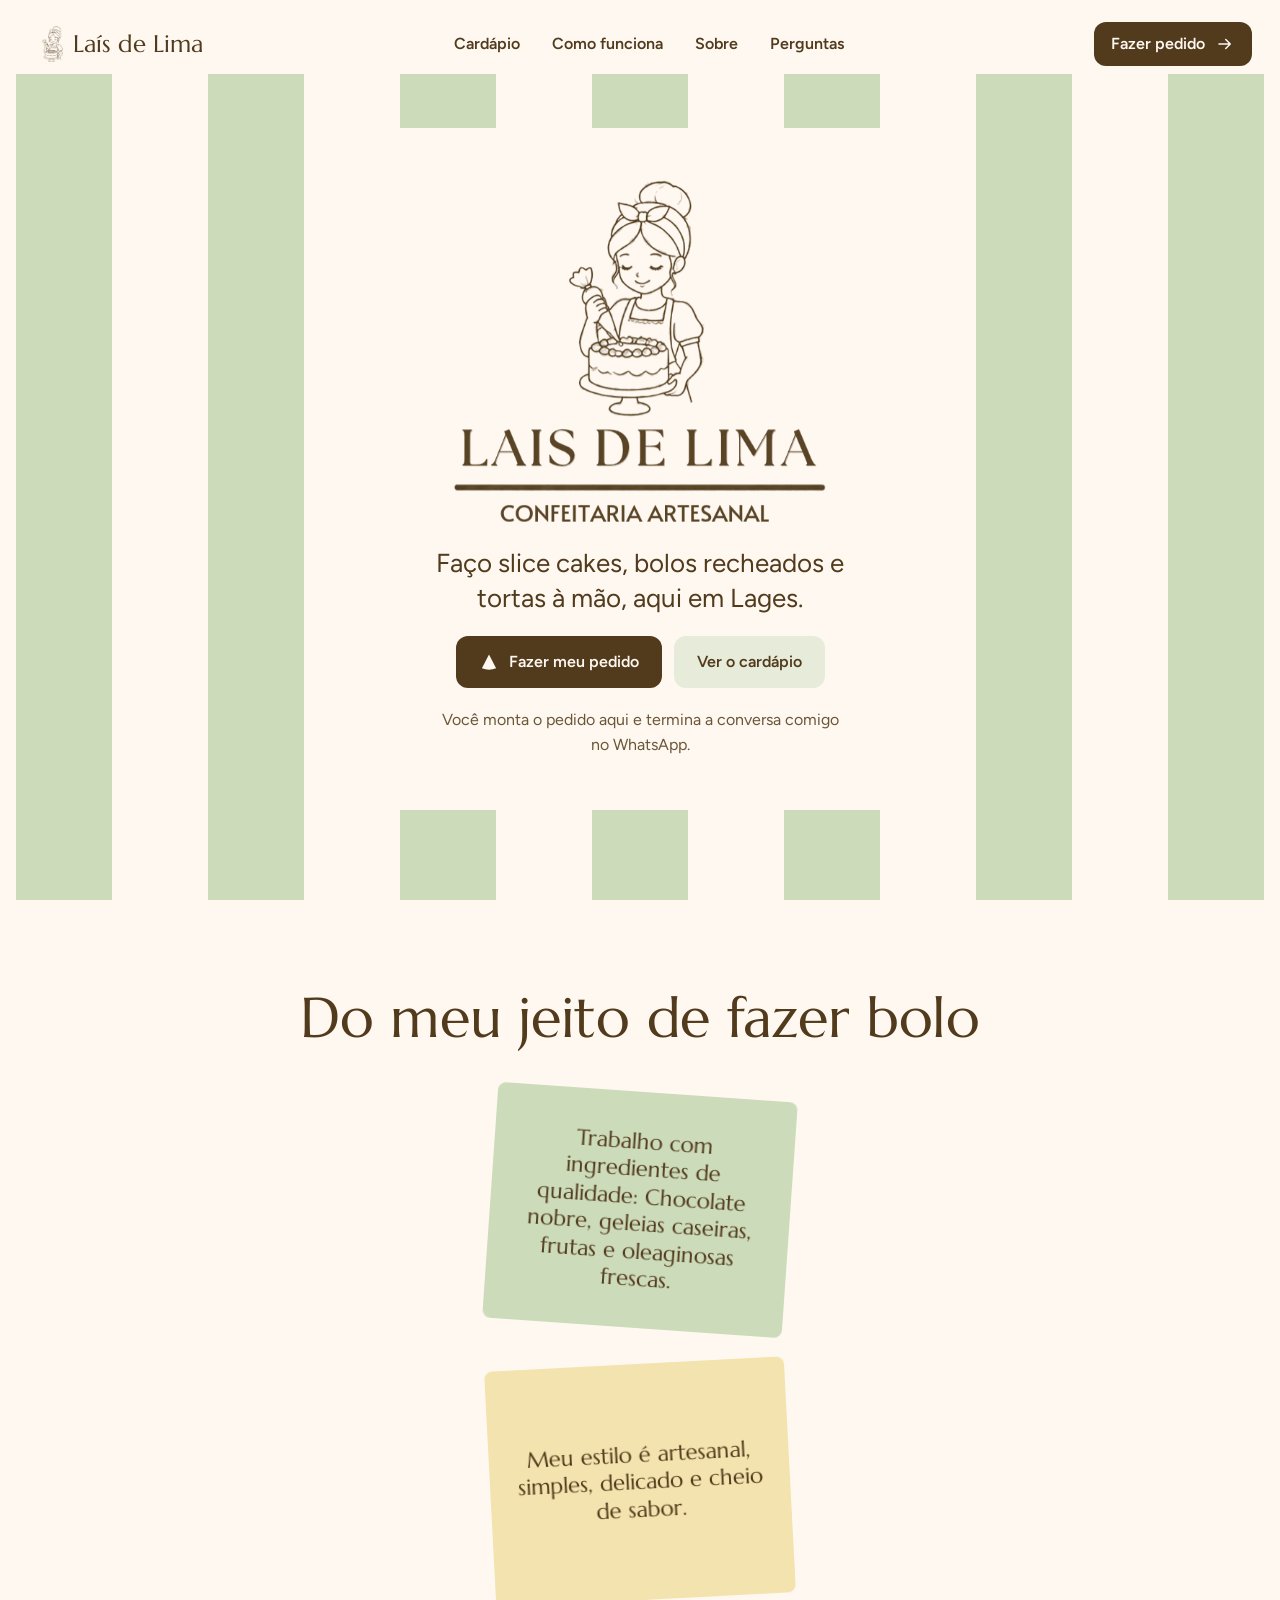
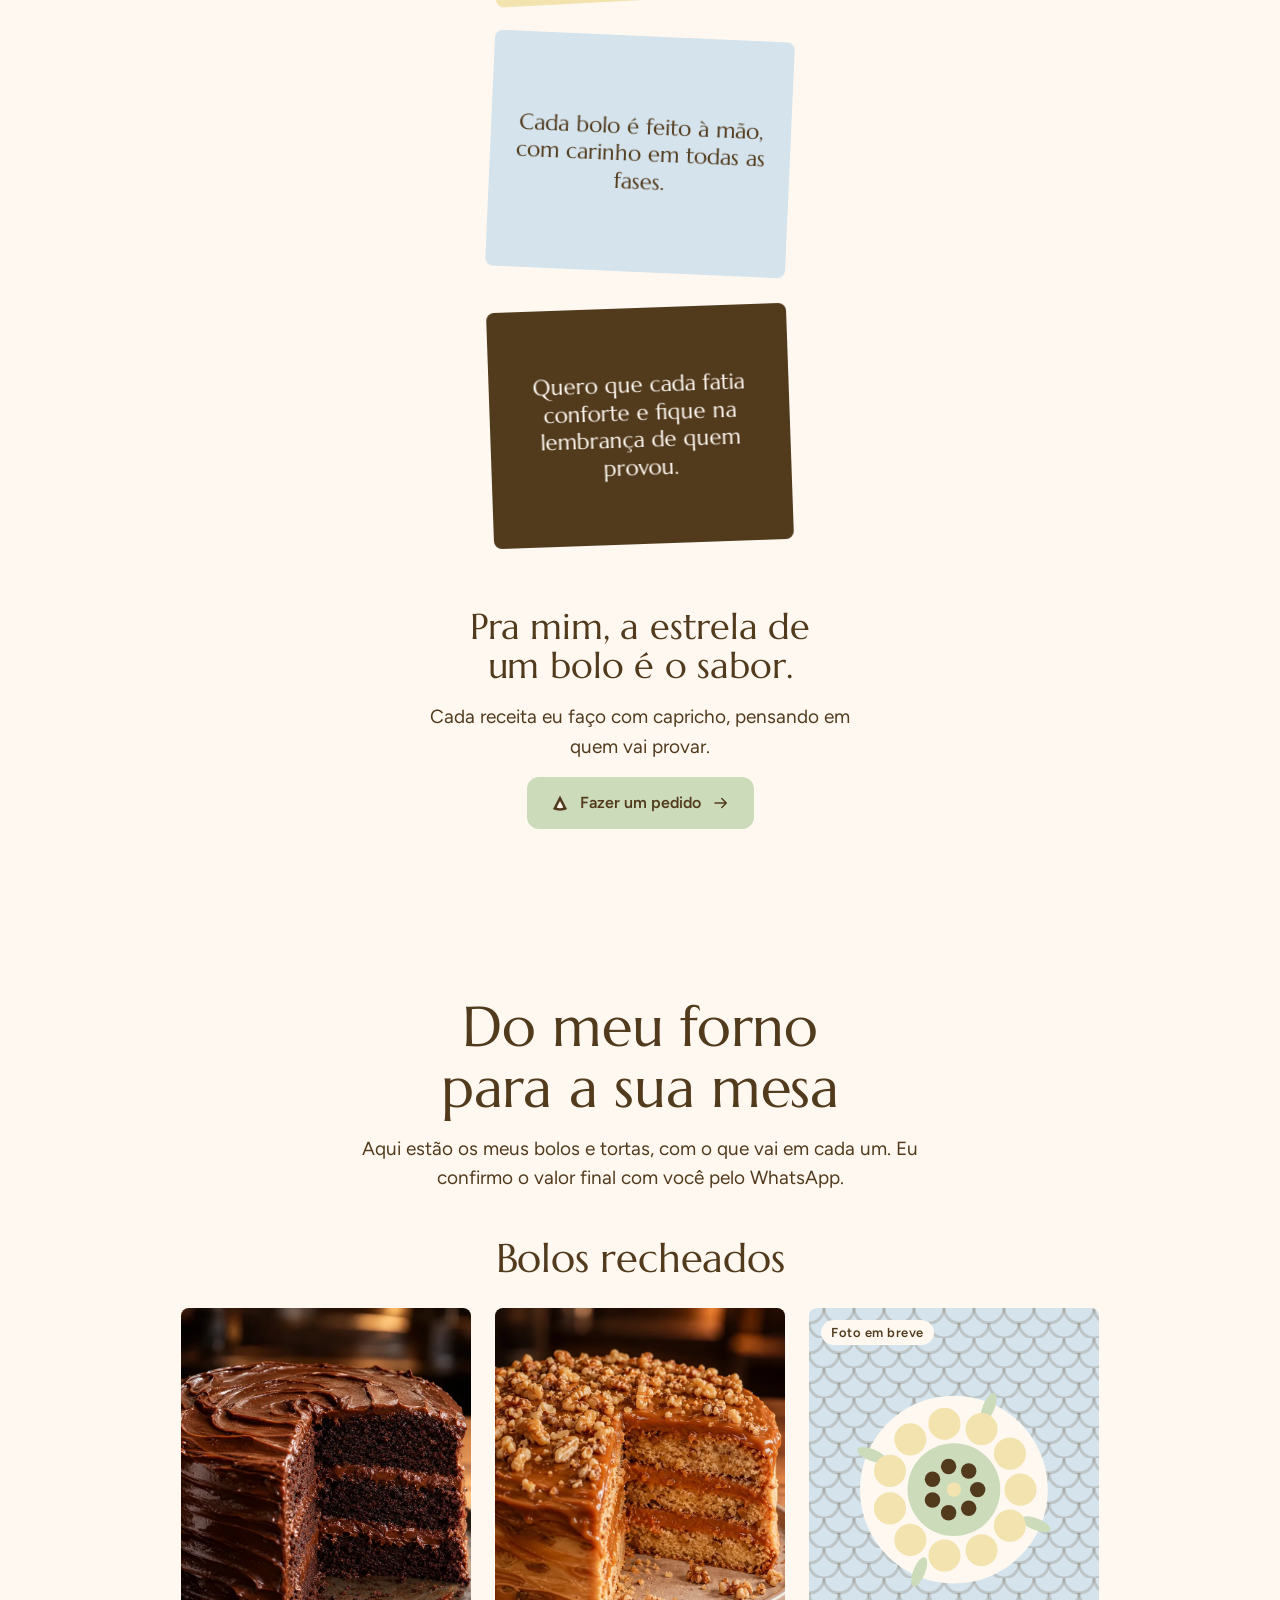
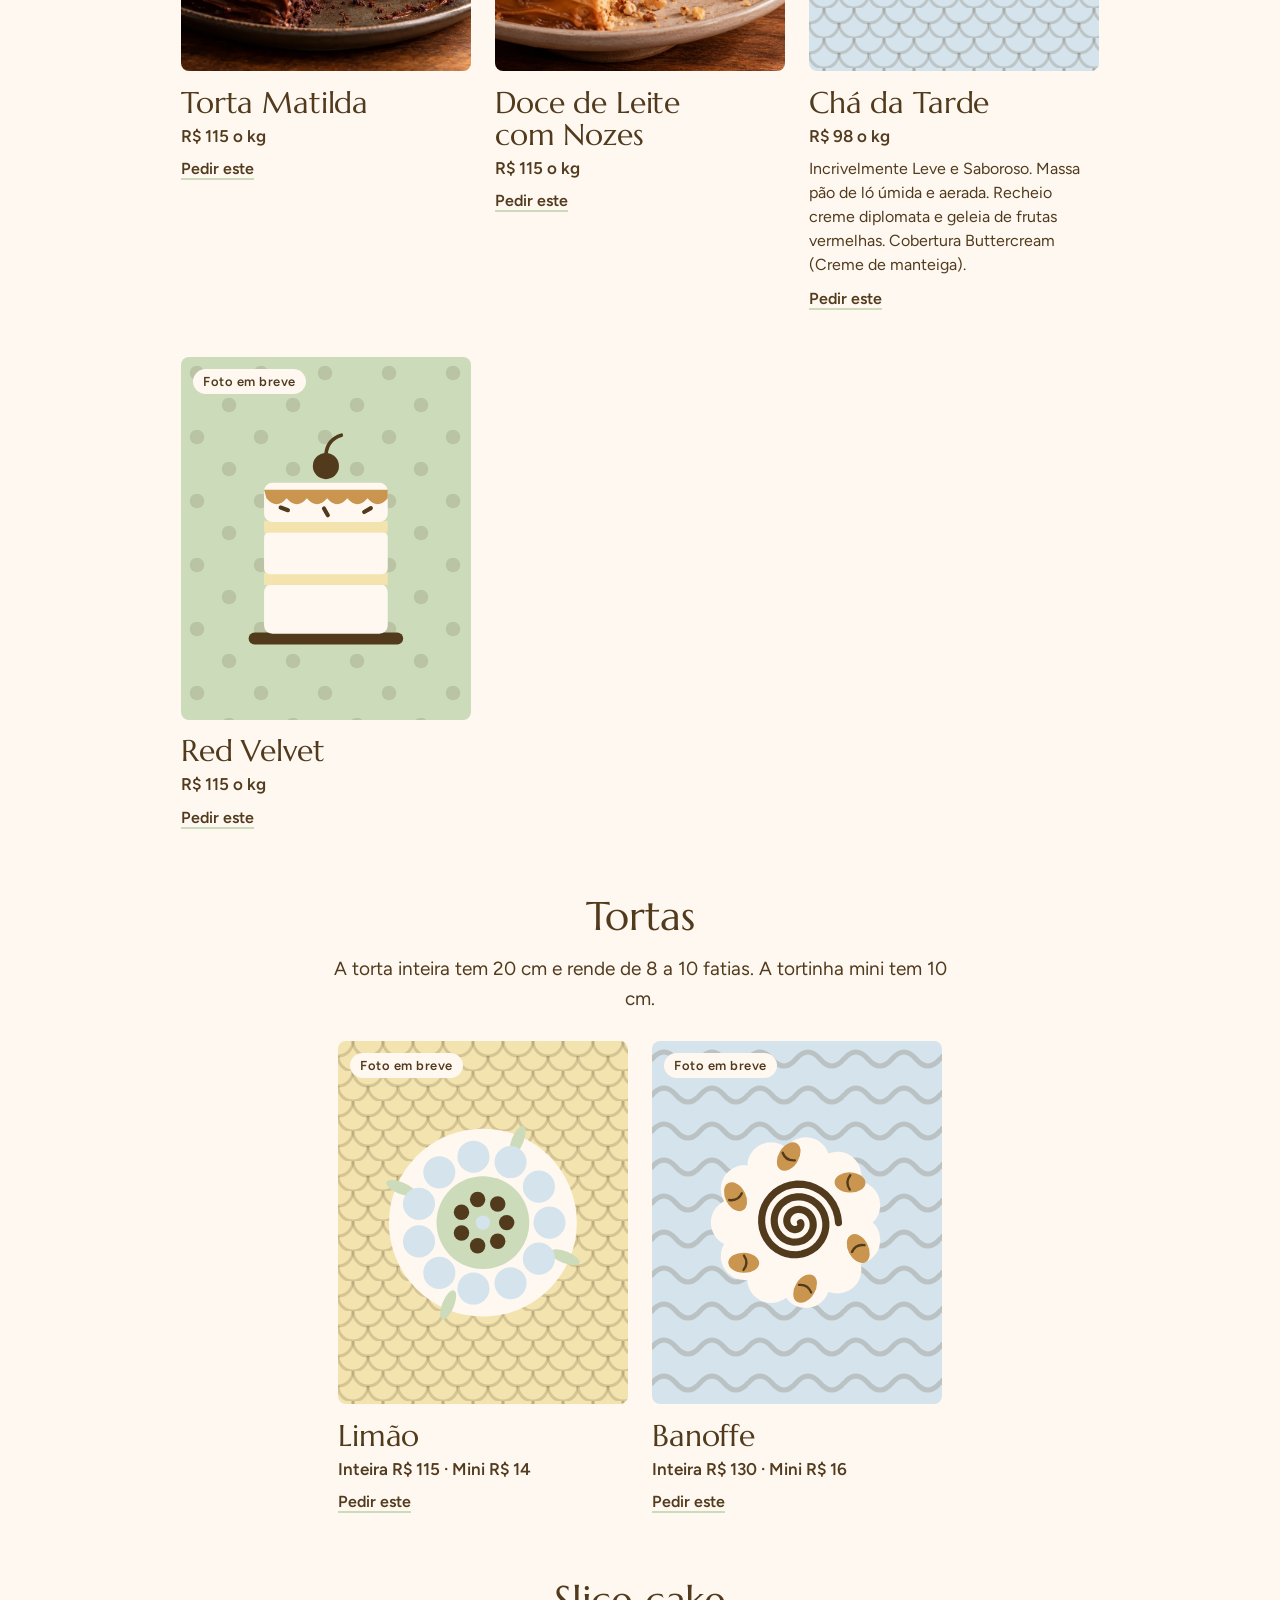
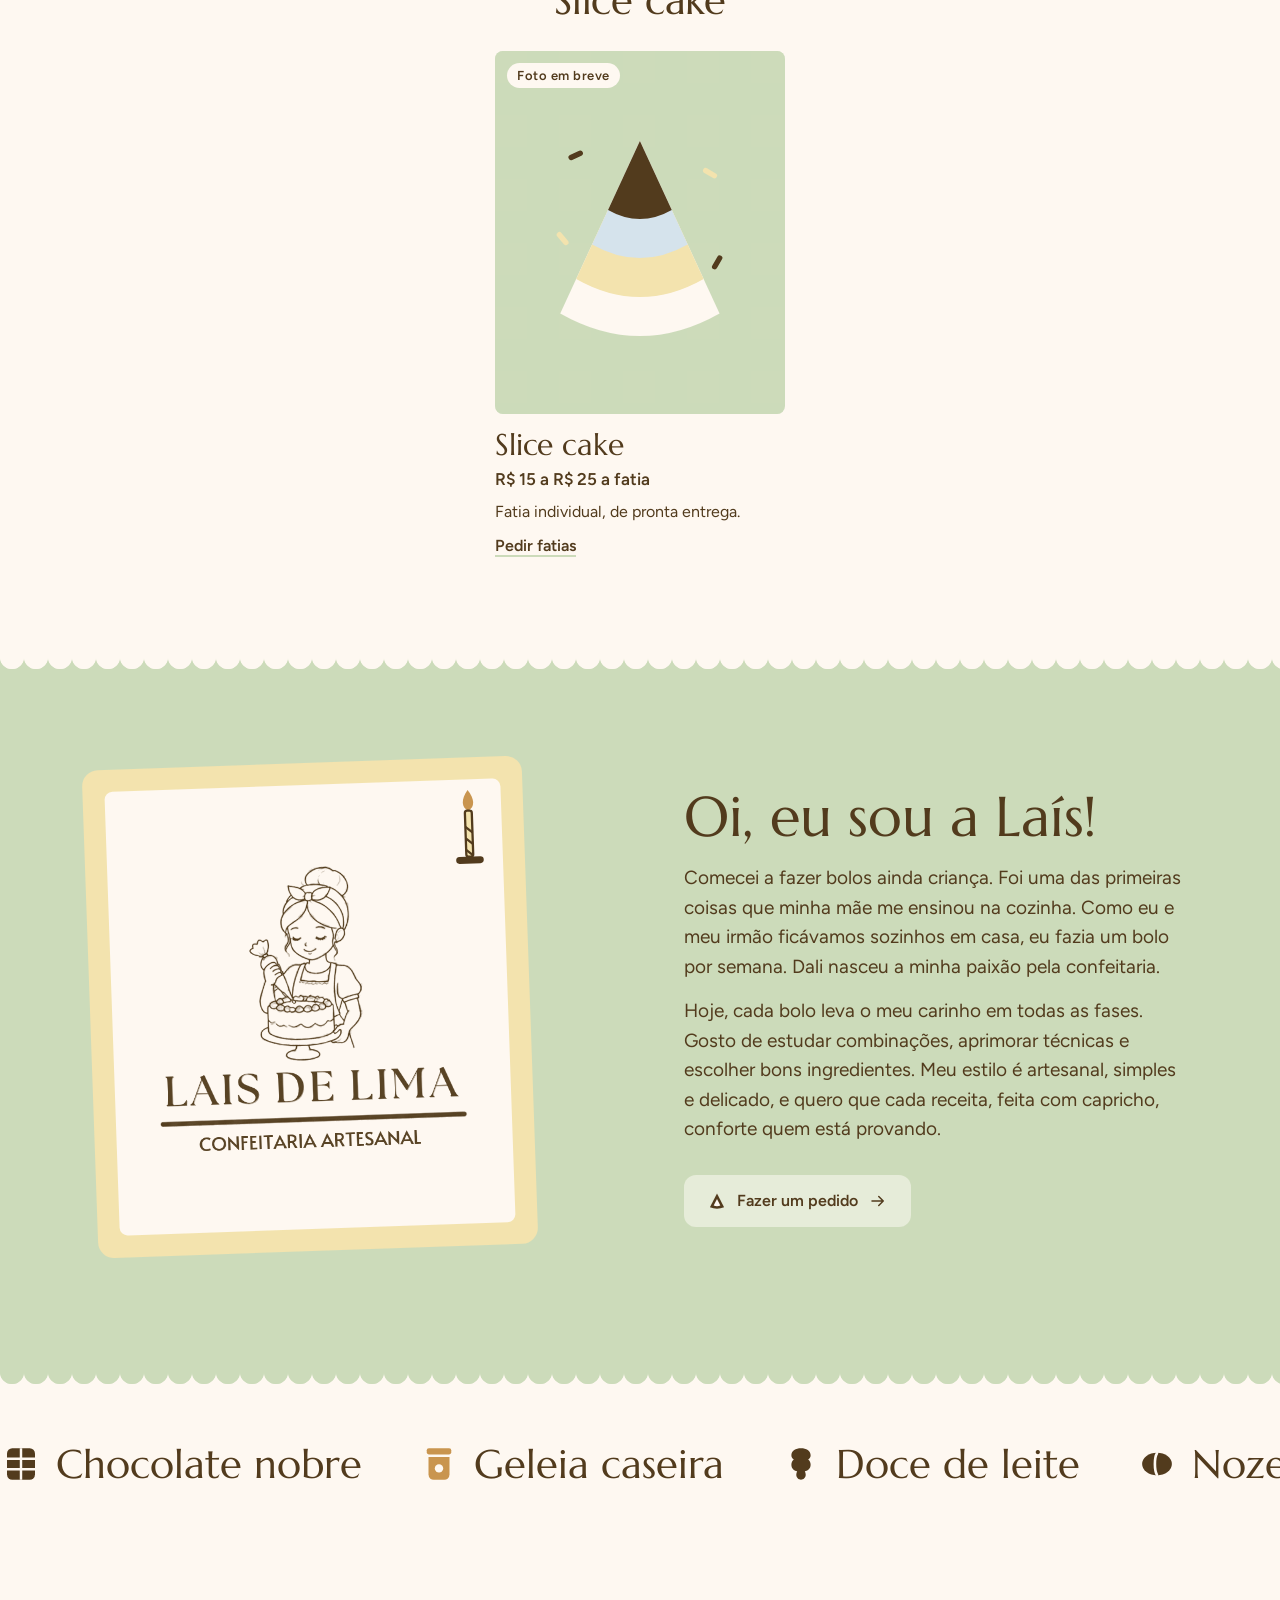
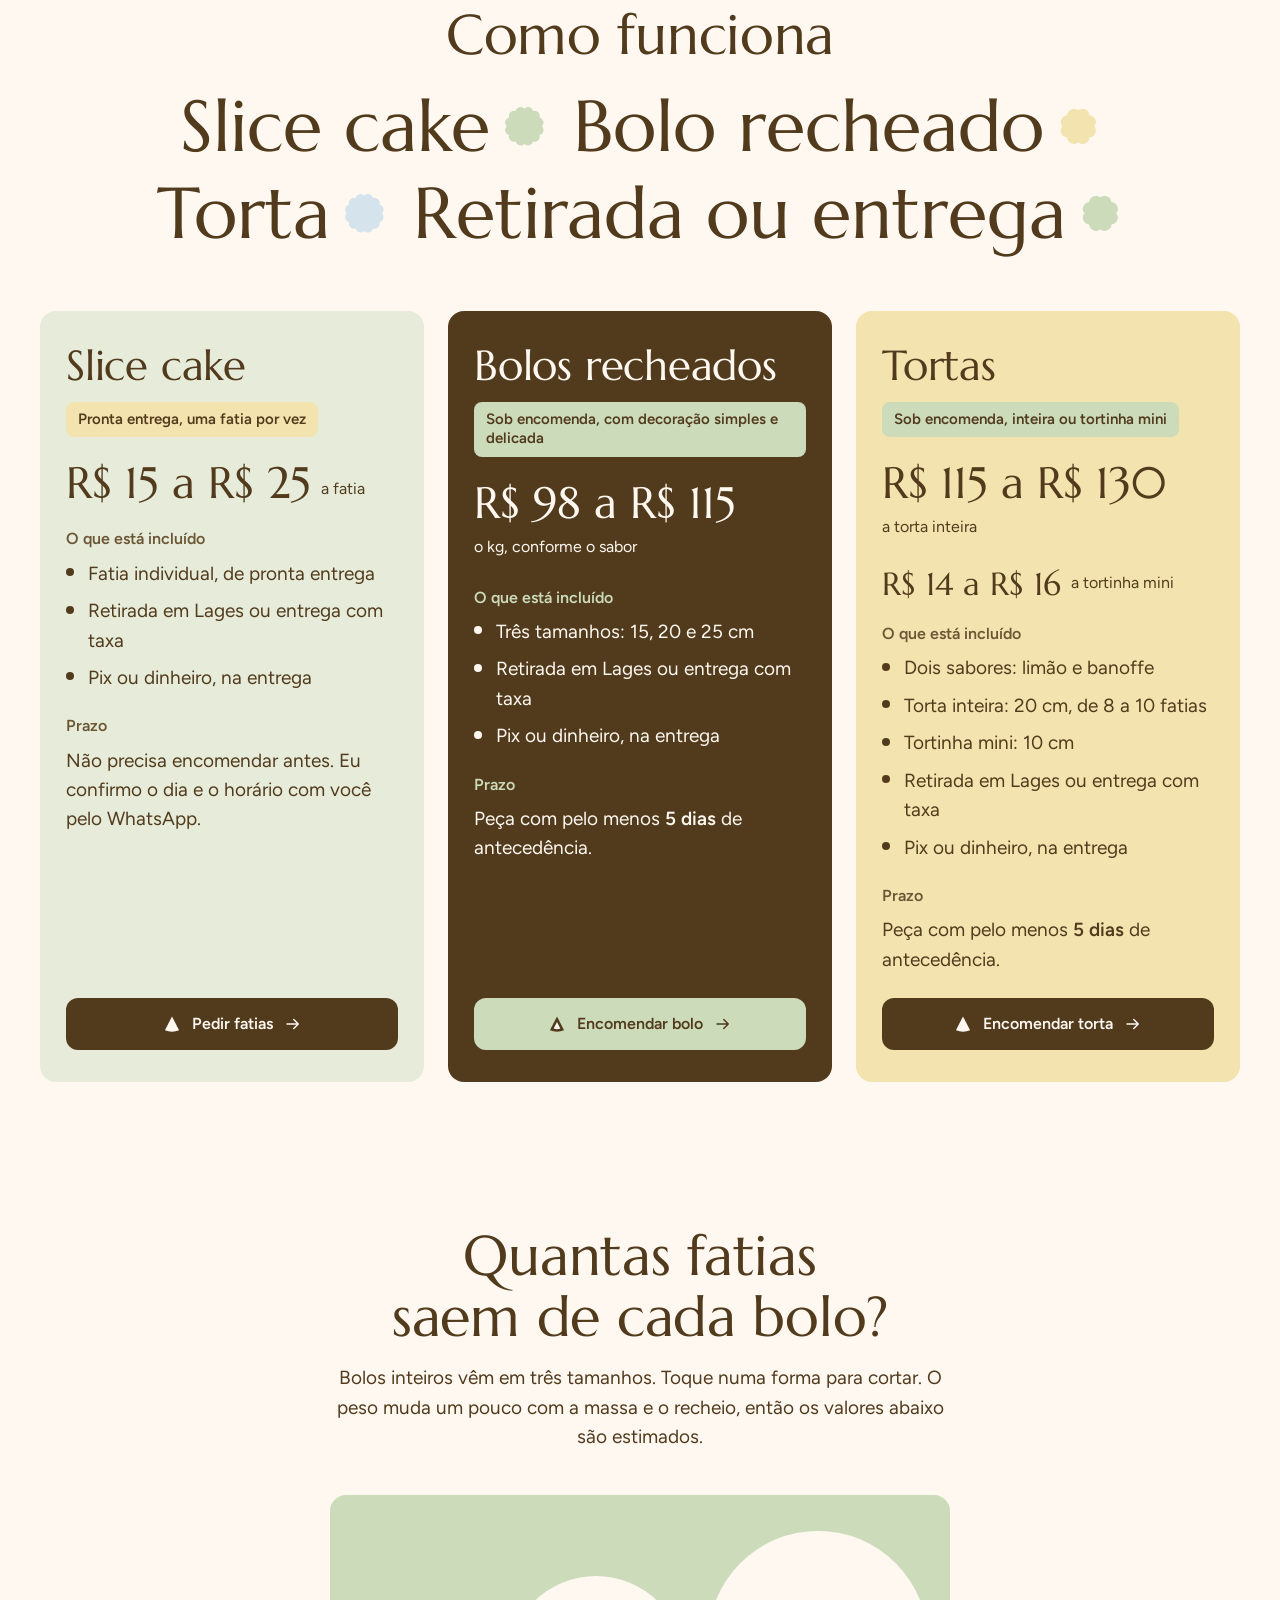
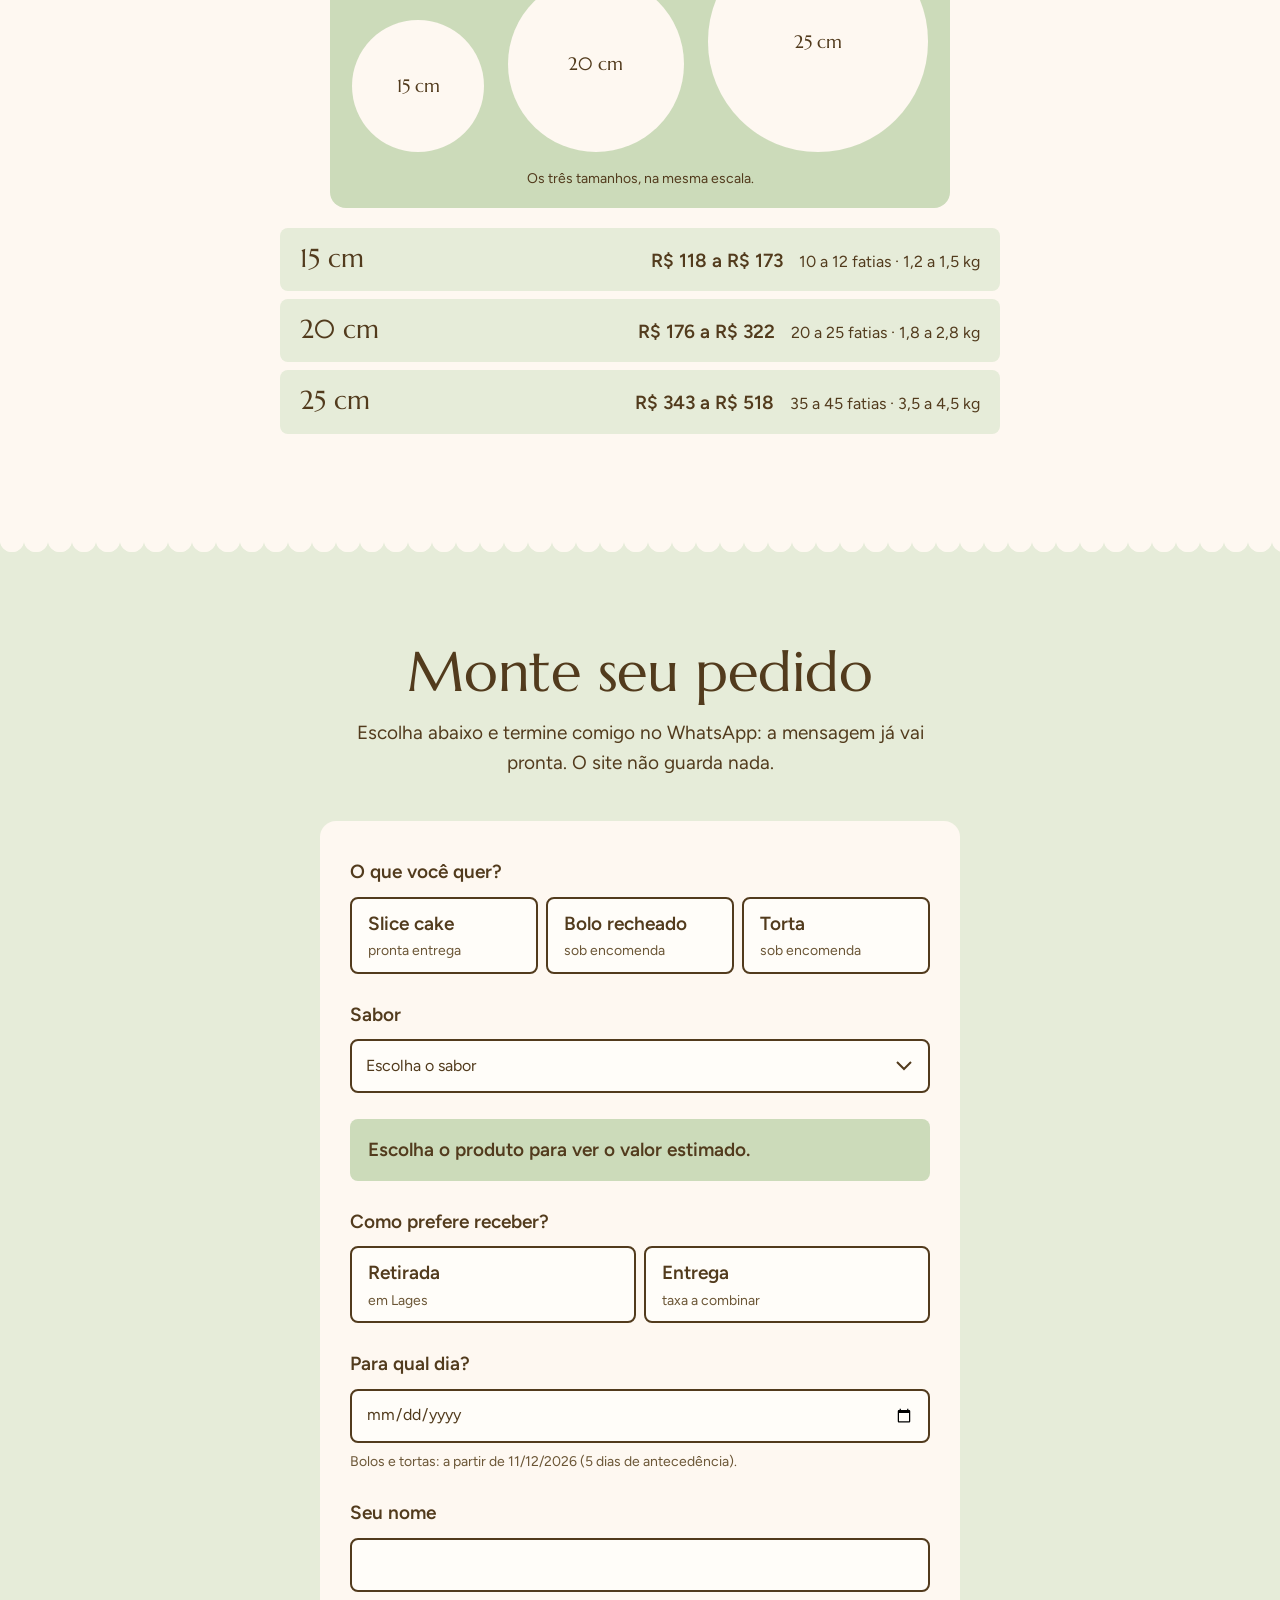
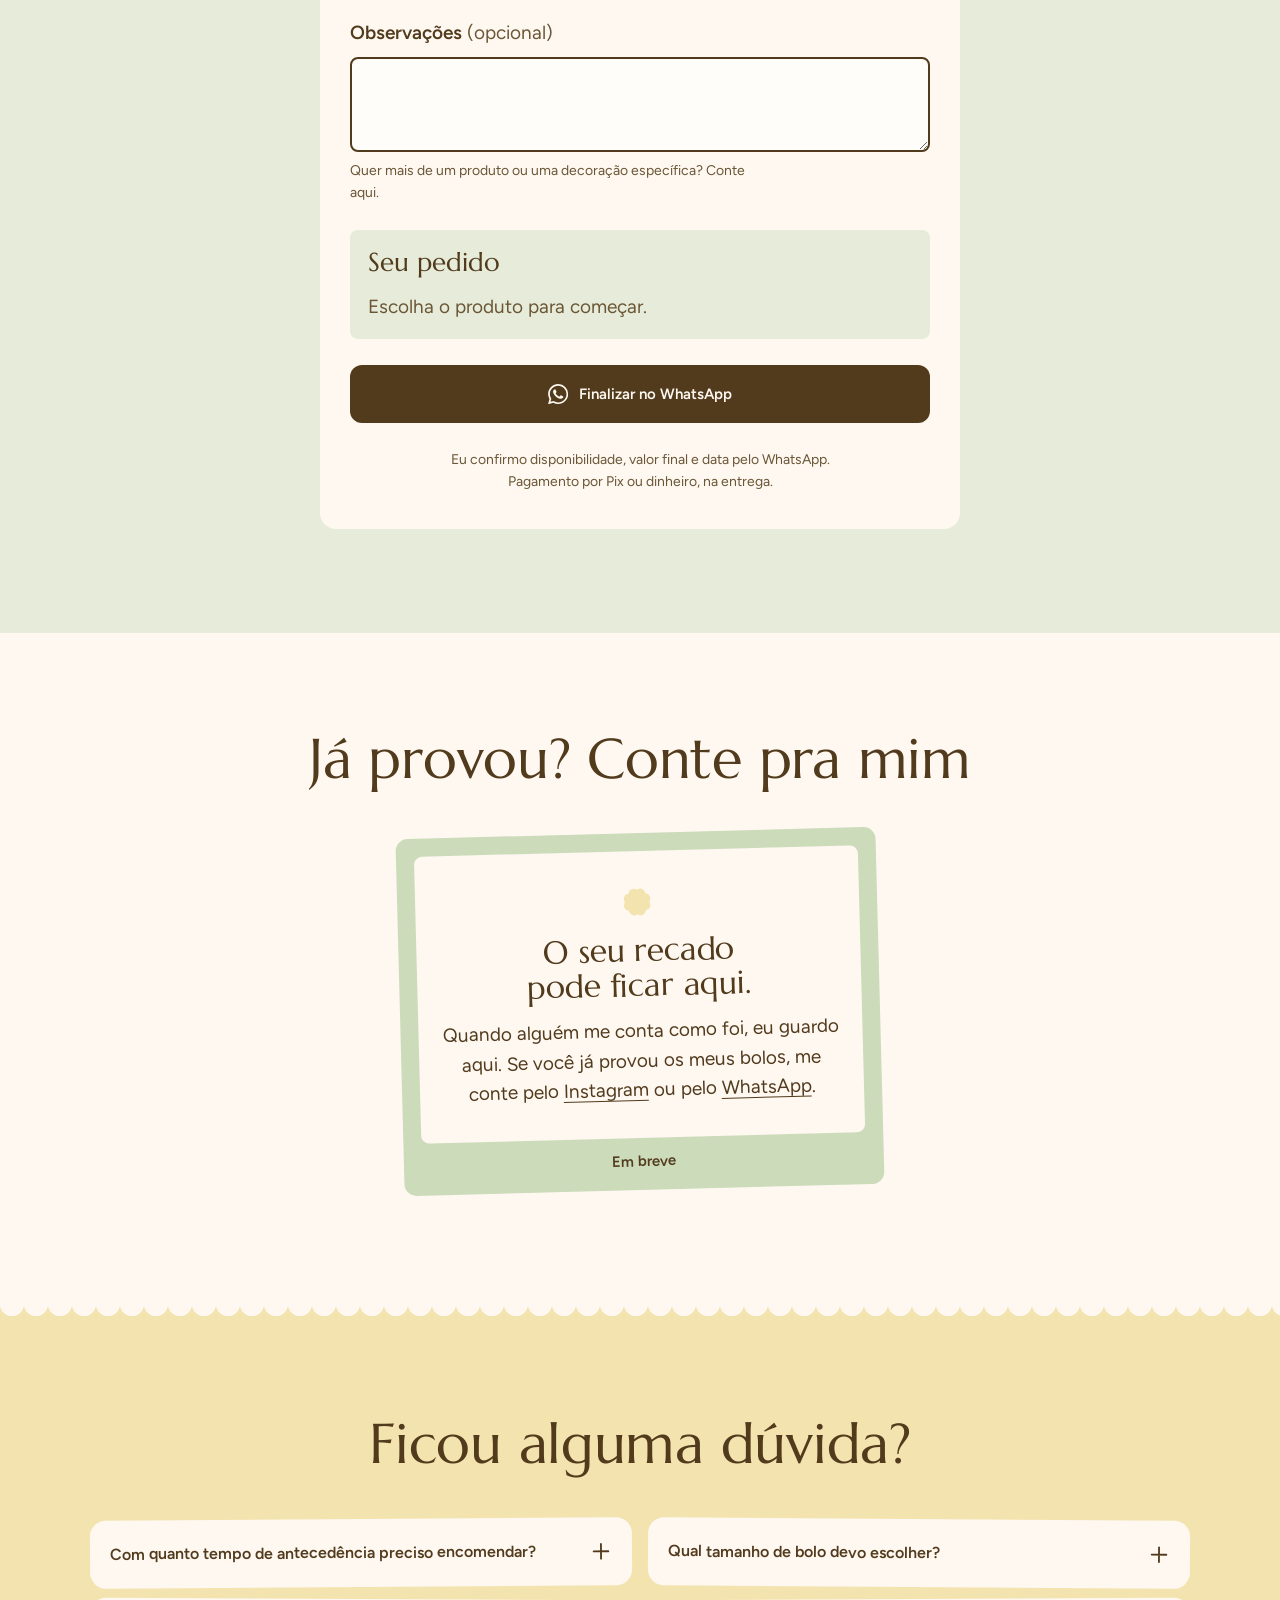
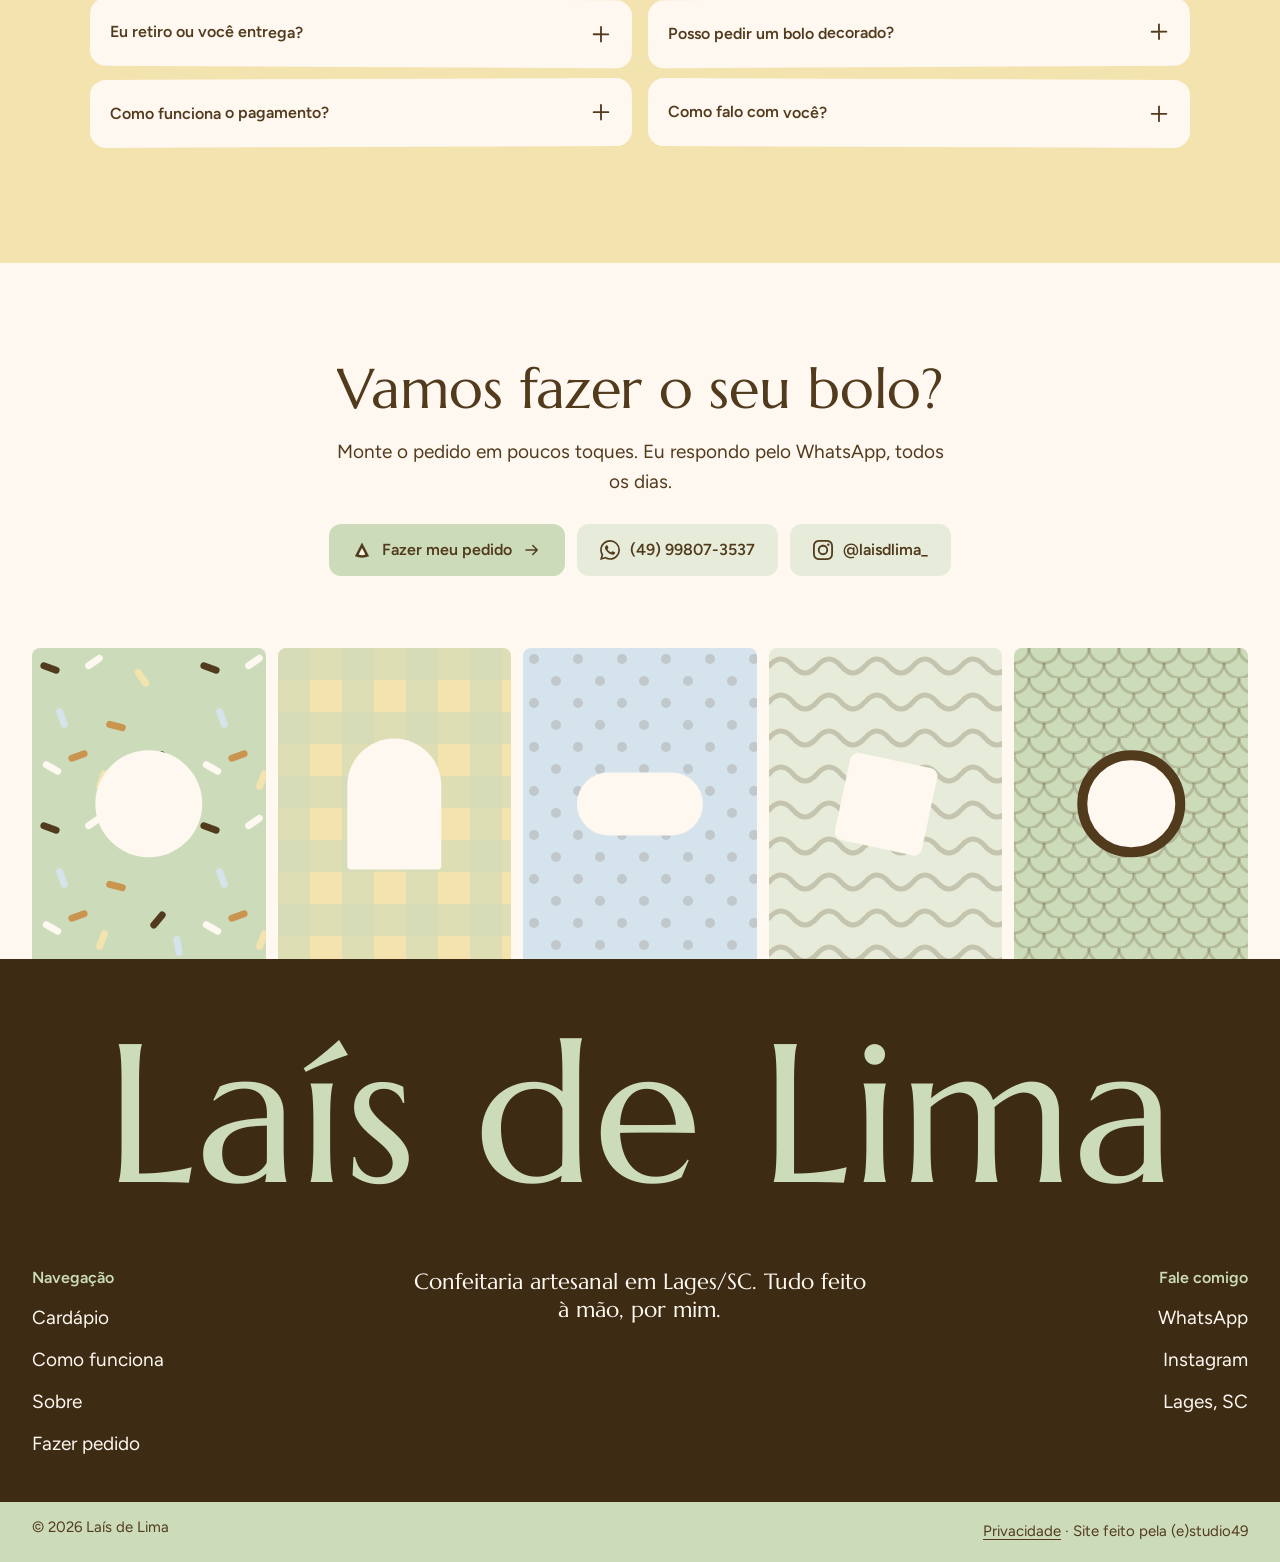
==== index.html @ ef47ac23 "Site da Laís de Lima (demonstração, noindex) Co-Authored-By: Claude Sonnet 5.5 <noreply@anthropic.co" ====
<!doctype html>
<html lang="pt-BR">
<head>
<meta charset="utf-8">
<meta name="viewport" content="width=device-width, initial-scale=1">
<title>Laís de Lima | Confeitaria artesanal em Lages/SC</title>
<meta name="description" content="Slice cakes, bolos recheados e tortas artesanais em Lages/SC. Monte seu pedido no site e finalize pelo WhatsApp.">
<meta name="theme-color" content="#FEF8F1">
<meta name="robots" content="noindex">

<meta property="og:type" content="website">
<meta property="og:locale" content="pt_BR">
<meta property="og:site_name" content="Laís de Lima Confeitaria Artesanal">
<meta property="og:title" content="Laís de Lima | Confeitaria artesanal em Lages/SC">
<meta property="og:description" content="Slice cakes, bolos recheados e tortas feitos à mão em Lages/SC.">
<meta property="og:image" content="https://boloslais.com.br/assets/img/og-image.jpg">
<meta property="og:image:width" content="1200">
<meta property="og:image:height" content="630">
<meta property="og:image:alt" content="Logotipo da Laís de Lima, confeitaria artesanal, sobre listras verdes">
<meta name="twitter:card" content="summary_large_image">
<meta name="twitter:image" content="https://boloslais.com.br/assets/img/og-image.jpg">
<link rel="canonical" href="https://boloslais.com.br/">
<meta property="og:url" content="https://boloslais.com.br/">

<link rel="icon" href="favicon.ico" sizes="32x32">
<link rel="icon" href="favicon.svg" type="image/svg+xml">
<link rel="apple-touch-icon" href="assets/img/apple-touch-icon.png">
<link rel="manifest" href="site.webmanifest">

<link rel="preload" href="assets/fonts/marcellus-latin-400-normal.woff2" as="font" type="font/woff2" crossorigin>
<link rel="preload" href="assets/fonts/figtree-latin-400-normal.woff2" as="font" type="font/woff2" crossorigin>
<link rel="stylesheet" href="assets/css/styles.css">
<script>document.documentElement.classList.add('js');</script>

<script type="application/ld+json">
{
  "@context": "https://schema.org",
  "@type": "Bakery",
  "url": "https://boloslais.com.br/",
  "image": "https://boloslais.com.br/assets/img/og-image.jpg",
  "name": "Laís de Lima Confeitaria Artesanal",
  "description": "Confeitaria artesanal em Lages/SC: slice cakes de pronta entrega e bolos recheados e tortas sob encomenda.",
  "telephone": "+55 49 99807-3537",
  "address": {
    "@type": "PostalAddress",
    "addressLocality": "Lages",
    "addressRegion": "SC",
    "addressCountry": "BR"
  },
  "areaServed": { "@type": "City", "name": "Lages" },
  "servesCuisine": "Confeitaria artesanal",
  "paymentAccepted": "Pix, dinheiro",
  "sameAs": ["https://www.instagram.com/laisdlima_/"]
}
</script>
<noscript><style>.topo__menu,.btn--wa,.wa-flutuante{display:none}.topo__barra{flex-wrap:wrap}.topo__nav{display:flex;flex-wrap:wrap;width:100%}.pedido .form{display:none}</style></noscript>
</head>
<body>
<!--SPRITE--><svg width="0" height="0" style="position:absolute" aria-hidden="true" focusable="false"><symbol id="i-flor" viewBox="0 0 24 24"><path d="M20.6 12A3.7 3.7 0 0 1 18 18A3.7 3.7 0 0 1 12 20.6A3.7 3.7 0 0 1 6 18A3.7 3.7 0 0 1 3.4 12A3.7 3.7 0 0 1 6 6A3.7 3.7 0 0 1 12 3.4A3.7 3.7 0 0 1 18 6A3.7 3.7 0 0 1 20.6 12Z"/></symbol><symbol id="i-flor12" viewBox="0 0 24 24"><path d="M21.5 12A2.8 2.8 0 0 1 20.2 16.7A2.8 2.8 0 0 1 16.7 20.2A2.8 2.8 0 0 1 12 21.5A2.8 2.8 0 0 1 7.3 20.2A2.8 2.8 0 0 1 3.8 16.7A2.8 2.8 0 0 1 2.5 12A2.8 2.8 0 0 1 3.8 7.3A2.8 2.8 0 0 1 7.3 3.8A2.8 2.8 0 0 1 12 2.5A2.8 2.8 0 0 1 16.7 3.8A2.8 2.8 0 0 1 20.2 7.3A2.8 2.8 0 0 1 21.5 12Z"/></symbol><symbol id="i-gran" viewBox="0 0 24 24"><rect x="2" y="9" width="20" height="6" rx="3"/></symbol><symbol id="i-cereja" viewBox="0 0 24 24"><circle cx="8" cy="17" r="5"/><circle cx="17" cy="15.5" r="4.4"/><path d="M8 12c1-5 4-8 8-9m0 0c0 4 0 7-.5 7.5" fill="none" stroke="currentColor" stroke-width="1.6" stroke-linecap="round"/></symbol><symbol id="i-fatia" viewBox="0 0 24 24"><path d="M12 3 3.5 19.5Q12 23 20.5 19.5Z"/><path d="M12 9.5 8 17.5Q12 19 16 17.5Z" fill="var(--furo,#FEF8F1)"/></symbol><symbol id="i-seta" viewBox="0 0 24 24"><path d="M4 12h15m-6-6 6 6-6 6" fill="none" stroke="currentColor" stroke-width="2" stroke-linecap="round" stroke-linejoin="round"/></symbol><symbol id="i-mais" viewBox="0 0 24 24"><path d="M12 4v16M4 12h16" fill="none" stroke="currentColor" stroke-width="2" stroke-linecap="round"/></symbol><symbol id="i-choco" viewBox="0 0 24 24"><rect x="4" y="3" width="16" height="18" rx="3"/><path d="M4 9h16M4 15h16M12 3v18" stroke="var(--furo,#FEF8F1)" stroke-width="1.4" fill="none"/></symbol><symbol id="i-gota" viewBox="0 0 24 24"><path d="M12 2.5C8 8 5.5 11 5.5 14.8a6.5 6.5 0 0 0 13 0C18.5 11 16 8 12 2.5Z"/></symbol><symbol id="i-pote" viewBox="0 0 24 24"><rect x="5" y="3" width="14" height="3.5" rx="1.2"/><path d="M6 8h12v10a3 3 0 0 1-3 3H9a3 3 0 0 1-3-3Z"/><circle cx="12" cy="14.5" r="2.4" fill="var(--furo,#FEF8F1)"/></symbol><symbol id="i-noz" viewBox="0 0 24 24"><ellipse cx="12" cy="12" rx="8.5" ry="6.5"/><path d="M12 5.8c-1.6 2.4-1.6 9.9 0 12.4" fill="none" stroke="var(--furo,#FEF8F1)" stroke-width="1.5" stroke-linecap="round"/></symbol><symbol id="i-frutas" viewBox="0 0 24 24"><circle cx="8" cy="15" r="4.6"/><circle cx="16.4" cy="15.6" r="4.2"/><circle cx="12.2" cy="8.6" r="3.8"/></symbol><symbol id="i-caramelo" viewBox="0 0 24 24"><path d="M12 3c-3 0-5.5 1.5-5.5 4 0 1.2.6 2 1.4 2.4-.9.7-1.4 1.8-1.4 3 0 2 1.4 3.4 3.3 3.8-.3.6-.5 1.4-.5 2 0 1.7 1.3 2.8 2.7 2.8s2.7-1.1 2.7-2.8c0-.6-.2-1.4-.5-2 1.9-.4 3.3-1.8 3.3-3.8 0-1.2-.5-2.3-1.4-3 .8-.4 1.4-1.2 1.4-2.4C17.5 4.5 15 3 12 3Z"/></symbol><symbol id="a-matilda" viewBox="0 0 400 500"><path d="M328 250A29.8 29.8 0 0 1 317 302.1A29.8 29.8 0 0 1 285.7 345.2A29.8 29.8 0 0 1 239.6 371.8A29.8 29.8 0 0 1 186.6 377.3A29.8 29.8 0 0 1 136 360.9A29.8 29.8 0 0 1 96.4 325.3A29.8 29.8 0 0 1 74.8 276.6A29.8 29.8 0 0 1 74.8 223.4A29.8 29.8 0 0 1 96.4 174.7A29.8 29.8 0 0 1 136 139.1A29.8 29.8 0 0 1 186.6 122.7A29.8 29.8 0 0 1 239.6 128.2A29.8 29.8 0 0 1 285.7 154.8A29.8 29.8 0 0 1 317 197.9A29.8 29.8 0 0 1 328 250Z" fill="var(--b)"/><circle cx="200" cy="250" r="118" fill="var(--a)"/><circle cx="200" cy="250" r="92" fill="var(--c)"/><rect x="253" y="245.5" width="26" height="9" rx="4.5" fill="var(--d)" transform="rotate(90.0 266 250)"/><rect x="244.2" y="278.5" width="26" height="9" rx="4.5" fill="var(--d)" transform="rotate(120.0 257.2 283)"/><rect x="220" y="302.7" width="26" height="9" rx="4.5" fill="var(--d)" transform="rotate(150.0 233 307.2)"/><rect x="187" y="311.5" width="26" height="9" rx="4.5" fill="var(--d)" transform="rotate(180.0 200 316)"/><rect x="154" y="302.7" width="26" height="9" rx="4.5" fill="var(--d)" transform="rotate(210.0 167 307.2)"/><rect x="129.8" y="278.5" width="26" height="9" rx="4.5" fill="var(--d)" transform="rotate(240.0 142.8 283)"/><rect x="121" y="245.5" width="26" height="9" rx="4.5" fill="var(--d)" transform="rotate(270.0 134 250)"/><rect x="129.8" y="212.5" width="26" height="9" rx="4.5" fill="var(--d)" transform="rotate(300.0 142.8 217)"/><rect x="154" y="188.3" width="26" height="9" rx="4.5" fill="var(--d)" transform="rotate(330.0 167 192.8)"/><rect x="187" y="179.5" width="26" height="9" rx="4.5" fill="var(--d)" transform="rotate(360.0 200 184)"/><rect x="220" y="188.3" width="26" height="9" rx="4.5" fill="var(--d)" transform="rotate(390.0 233 192.8)"/><rect x="244.2" y="212.5" width="26" height="9" rx="4.5" fill="var(--d)" transform="rotate(420.0 257.2 217)"/><circle cx="200" cy="250" r="20" fill="var(--d)"/><rect x="370.5" y="302.1" width="22" height="8" rx="4.0" fill="var(--d)" transform="rotate(107.1887338539247 381.5 306.1)"/><rect x="302.8" y="398.1" width="22" height="8" rx="4.0" fill="var(--d)" transform="rotate(143.1887338539247 313.8 402.1)"/><rect x="191.7" y="436" width="22" height="8" rx="4.0" fill="var(--d)" transform="rotate(179.1887338539247 202.7 440)"/><rect x="79.5" y="401.3" width="22" height="8" rx="4.0" fill="var(--d)" transform="rotate(215.1887338539247 90.5 405.3)"/><rect x="9.1" y="307.3" width="22" height="8" rx="4.0" fill="var(--d)" transform="rotate(251.18873385392467 20.1 311.3)"/><rect x="7.5" y="189.9" width="22" height="8" rx="4.0" fill="var(--d)" transform="rotate(287.18873385392465 18.5 193.9)"/><rect x="75.2" y="93.9" width="22" height="8" rx="4.0" fill="var(--d)" transform="rotate(323.18873385392465 86.2 97.9)"/><rect x="186.3" y="56" width="22" height="8" rx="4.0" fill="var(--d)" transform="rotate(359.1887338539247 197.3 60)"/><rect x="298.5" y="90.7" width="22" height="8" rx="4.0" fill="var(--d)" transform="rotate(395.1887338539247 309.5 94.7)"/><rect x="368.9" y="184.7" width="22" height="8" rx="4.0" fill="var(--d)" transform="rotate(431.1887338539247 379.9 188.7)"/></symbol><symbol id="a-nozes" viewBox="0 0 400 500"><path d="M327.6 250A40.3 40.3 0 0 1 307.4 319A40.3 40.3 0 0 1 253 366.1A40.3 40.3 0 0 1 181.8 376.3A40.3 40.3 0 0 1 116.4 346.5A40.3 40.3 0 0 1 77.5 286A40.3 40.3 0 0 1 77.5 214A40.3 40.3 0 0 1 116.4 153.5A40.3 40.3 0 0 1 181.8 123.7A40.3 40.3 0 0 1 253 133.9A40.3 40.3 0 0 1 307.4 181A40.3 40.3 0 0 1 327.6 250Z" fill="var(--a)"/><path d="M206 250 L206.5 251 L206.7 252.2 L206.8 253.5 L206.6 254.8 L206.1 256.1 L205.4 257.4 L204.4 258.7 L203.2 259.8 L201.7 260.7 L200 261.3 L198.1 261.7 L196.2 261.8 L194.1 261.5 L192.1 260.9 L190.1 259.9 L188.2 258.5 L186.6 256.8 L185.2 254.8 L184.1 252.5 L183.3 250 L183 247.3 L183.1 244.5 L183.7 241.7 L184.8 238.9 L186.3 236.3 L188.3 233.9 L190.7 231.8 L193.5 230.1 L196.6 228.8 L200 228 L203.5 227.7 L207.1 228.1 L210.7 229 L214.2 230.5 L217.4 232.6 L220.4 235.2 L222.9 238.3 L225 241.9 L226.5 245.8 L227.3 250 L227.5 254.4 L227 258.8 L225.8 263.1 L223.8 267.3 L221.2 271.2 L217.9 274.7 L214.1 277.7 L209.8 280.1 L205 281.7 L200 282.7 L194.8 282.8 L189.6 282.1 L184.4 280.5 L179.5 278.2 L175 275 L171 271.1 L167.6 266.5 L164.9 261.4 L163 255.9 L162 250 L161.9 244 L162.8 237.9 L164.7 232 L167.5 226.4 L171.2 221.2 L175.8 216.7 L181.1 212.8 L186.9 209.8 L193.3 207.7 L200 206.7 L206.9 206.7 L213.7 207.8 L220.4 210 L226.7 213.2 L232.5 217.5 L237.6 222.6 L241.9 228.6 L245.3 235.3 L247.5 242.5 L248.7 250 L248.6 257.7 L247.3 265.4 L244.8 272.8 L241.1 279.9 L236.3 286.3 L230.5 292 L223.8 296.7 L216.4 300.3 L208.4 302.8 L200 304 L191.5 303.9 L183 302.4 L174.8 299.5 L167 295.4 L159.9 290.1 L153.7 283.6 L148.6 276.2 L144.6 268 L141.9 259.2 L140.7 250 L140.9 240.6 L142.6 231.3 L145.7 222.3 L150.3 213.9 L156.2 206.2 L163.2 199.4 L171.4 193.8 L180.3 189.5 L190 186.7 L200 185.3 L210.2 185.6 L220.3 187.5 L230.1 191 L239.3 196 L247.6 202.4 L254.9 210.1 L260.9 218.9 L265.6 228.7 L268.6 239.1 L270 250" fill="none" stroke="var(--d)" stroke-width="12" stroke-linecap="round" stroke-linejoin="round"/><g transform="translate(303.2 293.6) rotate(62)"><ellipse rx="26" ry="17" fill="var(--c)"/><path d="M0 -12C-6 -4 -6 4 0 12" fill="none" stroke="var(--d)" stroke-width="4" stroke-linecap="round"/></g><g transform="translate(213.8 361.1) rotate(122)"><ellipse rx="26" ry="17" fill="var(--c)"/><path d="M0 -12C-6 -4 -6 4 0 12" fill="none" stroke="var(--d)" stroke-width="4" stroke-linecap="round"/></g><g transform="translate(110.6 317.5) rotate(182)"><ellipse rx="26" ry="17" fill="var(--c)"/><path d="M0 -12C-6 -4 -6 4 0 12" fill="none" stroke="var(--d)" stroke-width="4" stroke-linecap="round"/></g><g transform="translate(96.8 206.4) rotate(242)"><ellipse rx="26" ry="17" fill="var(--c)"/><path d="M0 -12C-6 -4 -6 4 0 12" fill="none" stroke="var(--d)" stroke-width="4" stroke-linecap="round"/></g><g transform="translate(186.2 138.9) rotate(302)"><ellipse rx="26" ry="17" fill="var(--c)"/><path d="M0 -12C-6 -4 -6 4 0 12" fill="none" stroke="var(--d)" stroke-width="4" stroke-linecap="round"/></g><g transform="translate(289.4 182.5) rotate(362)"><ellipse rx="26" ry="17" fill="var(--c)"/><path d="M0 -12C-6 -4 -6 4 0 12" fill="none" stroke="var(--d)" stroke-width="4" stroke-linecap="round"/></g></symbol><symbol id="a-cha" viewBox="0 0 400 500"><circle cx="200" cy="250" r="158" fill="var(--a)"/><g transform="translate(338.2 308.4) rotate(22)"><ellipse rx="26" ry="10" fill="var(--b)"/></g><g transform="translate(141.6 388.2) rotate(112)"><ellipse rx="26" ry="10" fill="var(--b)"/></g><g transform="translate(61.8 191.6) rotate(202)"><ellipse rx="26" ry="10" fill="var(--b)"/></g><g transform="translate(258.4 111.8) rotate(292)"><ellipse rx="26" ry="10" fill="var(--b)"/></g><circle cx="312" cy="250" r="27" fill="var(--c)"/><circle cx="294.2" cy="310.6" r="27" fill="var(--c)"/><circle cx="246.5" cy="351.9" r="27" fill="var(--c)"/><circle cx="184.1" cy="360.9" r="27" fill="var(--c)"/><circle cx="126.7" cy="334.6" r="27" fill="var(--c)"/><circle cx="92.5" cy="281.6" r="27" fill="var(--c)"/><circle cx="92.5" cy="218.4" r="27" fill="var(--c)"/><circle cx="126.7" cy="165.4" r="27" fill="var(--c)"/><circle cx="184.1" cy="139.1" r="27" fill="var(--c)"/><circle cx="246.5" cy="148.1" r="27" fill="var(--c)"/><circle cx="294.2" cy="189.4" r="27" fill="var(--c)"/><circle cx="200" cy="250" r="78" fill="var(--b)"/><circle cx="240" cy="250" r="13" fill="var(--d)"/><circle cx="224.9" cy="281.3" r="13" fill="var(--d)"/><circle cx="191.1" cy="289" r="13" fill="var(--d)"/><circle cx="164" cy="267.4" r="13" fill="var(--d)"/><circle cx="164" cy="232.6" r="13" fill="var(--d)"/><circle cx="191.1" cy="211" r="13" fill="var(--d)"/><circle cx="224.9" cy="218.7" r="13" fill="var(--d)"/><circle cx="200" cy="250" r="12" fill="var(--c)"/></symbol><symbol id="a-slice" viewBox="0 0 400 500"><g transform="translate(200 96) scale(1) translate(-200 -96)"><path d="M200 96L66 386Q200 462 334 386Z" fill="var(--a)"/></g><g transform="translate(200 96) scale(0.8) translate(-200 -96)"><path d="M200 96L66 386Q200 462 334 386Z" fill="var(--b)"/></g><g transform="translate(200 96) scale(0.6) translate(-200 -96)"><path d="M200 96L66 386Q200 462 334 386Z" fill="var(--c)"/></g><g transform="translate(200 96) scale(0.4) translate(-200 -96)"><path d="M200 96L66 386Q200 462 334 386Z" fill="var(--d)"/></g><rect x="79" y="115.5" width="26" height="9" rx="4.5" fill="var(--d)" transform="rotate(-25 92 120)"/><rect x="305" y="145.5" width="26" height="9" rx="4.5" fill="var(--b)" transform="rotate(30 318 150)"/><rect x="317" y="295.5" width="26" height="9" rx="4.5" fill="var(--d)" transform="rotate(-60 330 300)"/><rect x="57" y="255.5" width="26" height="9" rx="4.5" fill="var(--b)" transform="rotate(50 70 260)"/></symbol><symbol id="a-bolo" viewBox="0 0 400 500"><rect x="70" y="408" width="260" height="20" rx="10" fill="var(--d)"/><rect x="96" y="326" width="208" height="84" rx="14" fill="var(--a)"/><rect x="96" y="308" width="208" height="20" fill="var(--c)"/><rect x="96" y="238" width="208" height="72" rx="10" fill="var(--a)"/><rect x="96" y="220" width="208" height="20" fill="var(--c)"/><rect x="96" y="156" width="208" height="66" rx="14" fill="var(--a)"/><path d="M96 168h208v14q-17 20-34 0-17 20-34 0-17 20-34 0-17 20-34 0-17 20-34 0-17 20-34 0Z" fill="var(--b)"/><circle cx="200" cy="128" r="22" fill="var(--d)"/><path d="M200 108c2-18 12-28 26-32" fill="none" stroke="var(--d)" stroke-width="6" stroke-linecap="round"/><rect x="120" y="196.5" width="20" height="7" rx="3.5" fill="var(--d)" transform="rotate(20 130 200)"/><rect x="260" y="198.5" width="20" height="7" rx="3.5" fill="var(--d)" transform="rotate(-30 270 202)"/><rect x="190" y="201.5" width="20" height="7" rx="3.5" fill="var(--d)" transform="rotate(60 200 205)"/></symbol><symbol id="a-torta" viewBox="0 0 400 500"><path d="M334.9 250A26.2 26.2 0 0 1 326.8 296.1A26.2 26.2 0 0 1 303.4 336.7A26.2 26.2 0 0 1 267.5 366.8A26.2 26.2 0 0 1 223.4 382.9A26.2 26.2 0 0 1 176.6 382.9A26.2 26.2 0 0 1 132.5 366.8A26.2 26.2 0 0 1 96.6 336.7A26.2 26.2 0 0 1 73.2 296.1A26.2 26.2 0 0 1 65.1 250A26.2 26.2 0 0 1 73.2 203.9A26.2 26.2 0 0 1 96.6 163.3A26.2 26.2 0 0 1 132.5 133.2A26.2 26.2 0 0 1 176.6 117.1A26.2 26.2 0 0 1 223.4 117.1A26.2 26.2 0 0 1 267.5 133.2A26.2 26.2 0 0 1 303.4 163.3A26.2 26.2 0 0 1 326.8 203.9A26.2 26.2 0 0 1 334.9 250Z" fill="var(--b)"/><circle cx="200" cy="250" r="122" fill="var(--a)"/><clipPath id="cp-torta"><circle cx="200" cy="250" r="108"/></clipPath><g clip-path="url(#cp-torta)"><rect x="-20" y="120" width="12" height="260" fill="var(--c)" transform="rotate(45 200 250)"/><rect x="18" y="120" width="12" height="260" fill="var(--c)" transform="rotate(45 200 250)"/><rect x="56" y="120" width="12" height="260" fill="var(--c)" transform="rotate(45 200 250)"/><rect x="94" y="120" width="12" height="260" fill="var(--c)" transform="rotate(45 200 250)"/><rect x="132" y="120" width="12" height="260" fill="var(--c)" transform="rotate(45 200 250)"/><rect x="170" y="120" width="12" height="260" fill="var(--c)" transform="rotate(45 200 250)"/><rect x="208" y="120" width="12" height="260" fill="var(--c)" transform="rotate(45 200 250)"/><rect x="246" y="120" width="12" height="260" fill="var(--c)" transform="rotate(45 200 250)"/><rect x="284" y="120" width="12" height="260" fill="var(--c)" transform="rotate(45 200 250)"/><rect x="322" y="120" width="12" height="260" fill="var(--c)" transform="rotate(45 200 250)"/><rect x="360" y="120" width="12" height="260" fill="var(--c)" transform="rotate(45 200 250)"/><rect x="398" y="120" width="12" height="260" fill="var(--c)" transform="rotate(45 200 250)"/><rect x="436" y="120" width="12" height="260" fill="var(--c)" transform="rotate(45 200 250)"/><rect x="-20" y="120" width="12" height="260" fill="var(--c)" transform="rotate(-45 200 250)"/><rect x="18" y="120" width="12" height="260" fill="var(--c)" transform="rotate(-45 200 250)"/><rect x="56" y="120" width="12" height="260" fill="var(--c)" transform="rotate(-45 200 250)"/><rect x="94" y="120" width="12" height="260" fill="var(--c)" transform="rotate(-45 200 250)"/><rect x="132" y="120" width="12" height="260" fill="var(--c)" transform="rotate(-45 200 250)"/><rect x="170" y="120" width="12" height="260" fill="var(--c)" transform="rotate(-45 200 250)"/><rect x="208" y="120" width="12" height="260" fill="var(--c)" transform="rotate(-45 200 250)"/><rect x="246" y="120" width="12" height="260" fill="var(--c)" transform="rotate(-45 200 250)"/><rect x="284" y="120" width="12" height="260" fill="var(--c)" transform="rotate(-45 200 250)"/><rect x="322" y="120" width="12" height="260" fill="var(--c)" transform="rotate(-45 200 250)"/><rect x="360" y="120" width="12" height="260" fill="var(--c)" transform="rotate(-45 200 250)"/><rect x="398" y="120" width="12" height="260" fill="var(--c)" transform="rotate(-45 200 250)"/><rect x="436" y="120" width="12" height="260" fill="var(--c)" transform="rotate(-45 200 250)"/></g><circle cx="200" cy="250" r="108" fill="none" stroke="var(--d)" stroke-width="8"/><circle cx="200" cy="250" r="16" fill="var(--d)"/></symbol></svg><!--/SPRITE-->
<svg width="0" height="0" style="position:absolute" aria-hidden="true" focusable="false">
  <symbol id="i-wa" viewBox="0 0 24 24"><path d="M17.472 14.382c-.297-.149-1.758-.867-2.03-.967-.273-.099-.471-.148-.67.15-.197.297-.767.966-.94 1.164-.173.199-.347.223-.644.075-.297-.15-1.255-.463-2.39-1.475-.883-.788-1.48-1.761-1.653-2.059-.173-.297-.018-.458.13-.606.134-.133.298-.347.446-.52.149-.174.198-.298.298-.497.099-.198.05-.371-.025-.52-.075-.149-.669-1.612-.916-2.207-.242-.579-.487-.5-.669-.51-.173-.008-.371-.01-.57-.01-.198 0-.52.074-.792.372-.272.297-1.04 1.016-1.04 2.479 0 1.462 1.065 2.875 1.213 3.074.149.198 2.096 3.2 5.077 4.487.709.306 1.262.489 1.694.625.712.227 1.36.195 1.871.118.571-.085 1.758-.719 2.006-1.413.248-.694.248-1.289.173-1.413-.074-.124-.272-.198-.57-.347m-5.421 7.403h-.004a9.87 9.87 0 01-5.031-1.378l-.361-.214-3.741.982.998-3.648-.235-.374a9.86 9.86 0 01-1.51-5.26c.001-5.45 4.436-9.884 9.888-9.884 2.64 0 5.122 1.03 6.988 2.898a9.825 9.825 0 012.893 6.994c-.003 5.45-4.437 9.884-9.885 9.884m8.413-18.297A11.815 11.815 0 0012.05 0C5.495 0 .16 5.335.157 11.892c0 2.096.547 4.142 1.588 5.945L.057 24l6.305-1.654a11.882 11.882 0 005.683 1.448h.005c6.554 0 11.89-5.335 11.893-11.893a11.821 11.821 0 00-3.48-8.413Z"/></symbol>
  <symbol id="i-ig" viewBox="0 0 24 24"><path d="M7.0301.084c-1.2768.0602-2.1487.264-2.911.5634-.7888.3075-1.4575.72-2.1228 1.3877-.6652.6677-1.075 1.3368-1.3802 2.127-.2954.7638-.4956 1.6365-.552 2.914-.0564 1.2775-.0689 1.6882-.0626 4.947.0062 3.2586.0206 3.6671.0825 4.9473.061 1.2765.264 2.1482.5635 2.9107.308.7889.72 1.4573 1.388 2.1228.6679.6655 1.3365 1.0743 2.1285 1.38.7632.295 1.6361.4961 2.9134.552 1.2773.056 1.6884.069 4.9462.0627 3.2578-.0062 3.668-.0207 4.9478-.0814 1.28-.0607 2.147-.2652 2.9098-.5633.7889-.3086 1.4578-.72 2.1228-1.3881.665-.6682 1.0745-1.3378 1.3795-2.1284.2957-.7632.4966-1.636.552-2.9124.056-1.2809.0692-1.6898.063-4.948-.0063-3.2583-.021-3.6668-.0817-4.9465-.0607-1.2797-.264-2.1487-.5633-2.9117-.3084-.7889-.72-1.4568-1.3876-2.1228C21.2982 1.33 20.628.9208 19.8378.6165 19.074.321 18.2017.1197 16.9244.0645 15.6471.0093 15.236-.005 11.977.0014 8.718.0076 8.31.0215 7.0301.0839m.1402 21.6932c-1.17-.0509-1.8053-.2453-2.2287-.408-.5606-.216-.96-.4771-1.3819-.895-.422-.4178-.6811-.8186-.9-1.378-.1644-.4234-.3624-1.058-.4171-2.228-.0595-1.2645-.072-1.6442-.079-4.848-.007-3.2037.0053-3.583.0607-4.848.05-1.169.2456-1.805.408-2.2282.216-.5613.4762-.96.895-1.3816.4188-.4217.8184-.6814 1.3783-.9003.423-.1651 1.0575-.3614 2.227-.4171 1.2655-.06 1.6447-.072 4.848-.079 3.2033-.007 3.5835.005 4.8495.0608 1.169.0508 1.8053.2445 2.228.408.5608.216.96.4754 1.3816.895.4217.4194.6816.8176.9005 1.3787.1653.4217.3617 1.056.4169 2.2263.0602 1.2655.0739 1.645.0796 4.848.0058 3.203-.0055 3.5834-.061 4.848-.051 1.17-.245 1.8055-.408 2.2294-.216.5604-.4763.96-.8954 1.3814-.419.4215-.8181.6811-1.3783.9-.4224.1649-1.0577.3617-2.2262.4174-1.2656.0595-1.6448.072-4.8493.079-3.2045.007-3.5825-.006-4.848-.0608M16.953 5.5864A1.44 1.44 0 1 0 18.39 4.144a1.44 1.44 0 0 0-1.437 1.4424M5.8385 12.012c.0067 3.4032 2.7706 6.1557 6.173 6.1493 3.4026-.0065 6.157-2.7701 6.1506-6.1733-.0065-3.4032-2.771-6.1565-6.174-6.1498-3.403.0067-6.156 2.771-6.1496 6.1738M8 12.0077a4 4 0 1 1 4.008 3.9921A3.9996 3.9996 0 0 1 8 12.0077"/></symbol>
</svg>

<a class="pular" href="#conteudo">Pular para o conteúdo</a>

<header class="topo" data-topo>
  <div class="topo__barra">
    <a class="topo__marca" href="#inicio" data-marca aria-label="Laís de Lima, início"><img src="assets/img/logo-ilustracao.webp" width="195" height="331" alt=""><span>Laís de Lima</span></a>
    <nav class="topo__nav" aria-label="Principal">
      <a href="#cardapio">Cardápio</a>
      <a href="#precos">Como funciona</a>
      <a href="#sobre">Sobre</a>
      <a href="#perguntas">Perguntas</a>
    </nav>
    <a class="btn btn--verde btn--topo" href="#pedido"><span>Fazer pedido</span><span class="btn__seta" aria-hidden="true"><svg><use href="#i-seta"/></svg><svg><use href="#i-seta"/></svg></span></a>
    <button class="topo__menu" type="button" aria-expanded="false" aria-controls="menu-mobile" data-menu-btn><span class="barras" aria-hidden="true"><i></i><i></i><i></i></span><span class="visualmente-oculto">Menu</span></button>
  </div>
</header>
<nav class="menu-mobile" id="menu-mobile" aria-label="Menu" hidden data-menu>
  <a href="#cardapio">Cardápio</a>
  <a href="#precos">Como funciona</a>
  <a href="#tamanhos">Tamanhos</a>
  <a href="#sobre">Sobre mim</a>
  <a href="#perguntas">Perguntas</a>
  <a href="#pedido">Fazer pedido</a>
</nav>

<main id="conteudo">

  <!-- ===== Início ===== -->
  <section class="hero" id="inicio" aria-labelledby="t-hero">
    <div class="hero__carta">
      <h1 id="t-hero" class="hero__logo" data-entrada style="--d:0"><img src="assets/img/logo-lais.webp" width="527" height="485" alt="Laís de Lima, confeitaria artesanal" fetchpriority="high"></h1>
      <p class="hero__sub" data-entrada style="--d:1">Faço slice cakes, bolos recheados e tortas à mão, aqui em Lages.</p>
      <div class="hero__acoes" data-entrada style="--d:2">
        <a class="btn btn--tinta" href="#pedido"><svg class="btn__ico"><use href="#i-fatia"/></svg><span>Fazer meu pedido</span></a>
        <a class="btn btn--contorno" href="#cardapio"><span>Ver o cardápio</span></a>
      </div>
      <p class="hero__nota" data-entrada style="--d:3">Você monta o pedido aqui e termina a conversa comigo no WhatsApp.</p>
    </div>
  </section>

  <!-- ===== Por que a Laís ===== -->
  <section class="porque" id="porque" aria-labelledby="t-porque">
    <div class="porque__miolo">
      <div class="porque__pilha">
      <div class="porque__cabeca">
        <h2 id="t-porque" data-palavras>Do meu jeito de fazer bolo</h2>
      </div>
      <div class="notas">
        <div class="nota nota--1"><p>Trabalho com ingredientes de qualidade: Chocolate nobre, geleias caseiras, frutas e oleaginosas frescas.</p></div>
        <div class="nota nota--2"><p>Meu estilo é artesanal, simples, delicado e cheio de sabor.</p></div>
        <div class="nota nota--3"><p>Cada bolo é feito à mão, com carinho em todas as fases.</p></div>
        <div class="nota nota--4"><p>Quero que cada fatia conforte e fique na lembrança de quem provou.</p></div>
      </div>
      </div>
      <div class="porque__fim" data-rv>
        <h3>Pra mim, a estrela de um bolo é o sabor.</h3>
        <p>Cada receita eu faço com capricho, pensando em quem vai provar.</p>
        <a class="btn btn--verde" href="#pedido"><svg class="btn__ico"><use href="#i-fatia"/></svg><span>Fazer um pedido</span><span class="btn__seta" aria-hidden="true"><svg><use href="#i-seta"/></svg><svg><use href="#i-seta"/></svg></span></a>
      </div>
    </div>
  </section>

  <!-- ===== Cardápio ===== -->
  <section class="cardapio" id="cardapio" aria-labelledby="t-cardapio">
    <div class="cabeca">
      <h2 id="t-cardapio" data-palavras>Do meu forno para a sua mesa</h2>
      <p class="cabeca__sub" data-rv>Aqui estão os meus bolos e tortas, com o que vai em cada um. Eu confirmo o valor final com você pelo WhatsApp.</p>
    </div>
    <div class="grupo-cardapio">
      <h3>Bolos recheados</h3>
      <div class="grade-cards" data-grade="bolo"></div>
    </div>
    <div class="grupo-cardapio">
      <h3>Tortas</h3>
      <p class="grupo-cardapio__nota">A torta inteira tem 20 cm e rende de 8 a 10 fatias. A tortinha mini tem 10 cm.</p>
      <div class="grade-cards" data-grade="torta"></div>
    </div>
    <div class="grupo-cardapio">
      <h3>Slice cake</h3>
      <div class="grade-cards" data-grade="slice"></div>
    </div>
    <noscript><p class="aviso">Para ver o cardápio completo, ative o JavaScript ou fale comigo no <a href="https://wa.me/5549998073537">WhatsApp</a>.</p></noscript>
  </section>

  <!-- ===== Sobre ===== -->
  <section class="sobre" id="sobre" aria-labelledby="t-sobre">
    <div class="borda borda--gota borda--creme" aria-hidden="true"></div>
    <div class="sobre__miolo">
      <figure class="moldura" data-rv="escala">
        <div class="moldura__cartao">
          <img src="assets/img/logo-lais.webp" width="527" height="485" alt="Logotipo da Laís de Lima: uma confeiteira decorando um bolo" loading="lazy">
          <button class="vela" type="button" aria-pressed="true" aria-label="Soprar a velinha" data-vela>
            <svg viewBox="0 0 40 80" aria-hidden="true"><path class="vela__fumaca" d="M20 8c-5-5 5-8 0-14" fill="none" stroke="#523B1D" stroke-width="2" stroke-linecap="round"/><path class="vela__chama" d="M20 4C14 12 14 19 20 22 26 19 26 12 20 4Z"/><rect x="17" y="22" width="6" height="40" rx="2" fill="#F3E3AE" stroke="#523B1D" stroke-width="2"/><path d="M17 36l6 5M17 46l6 5M17 56l6 5" stroke="#523B1D" stroke-width="2"/><rect x="8" y="62" width="24" height="6" rx="3" fill="#523B1D"/></svg>
          </button>
        </div>
      </figure>
      <div class="sobre__texto">
        <h2 id="t-sobre" data-palavras>Oi, eu sou a Laís!</h2>
        <div data-rv>
          <p>Comecei a fazer bolos ainda criança. Foi uma das primeiras coisas que minha mãe me ensinou na cozinha. Como eu e meu irmão ficávamos sozinhos em casa, eu fazia um bolo por semana. Dali nasceu a minha paixão pela confeitaria.</p>
          <p>Hoje, cada bolo leva o meu carinho em todas as fases. Gosto de estudar combinações, aprimorar técnicas e escolher bons ingredientes. Meu estilo é artesanal, simples e delicado, e quero que cada receita, feita com capricho, conforte quem está provando.</p>
        </div>
        <a class="btn btn--contorno" href="#pedido" data-rv><svg class="btn__ico"><use href="#i-fatia"/></svg><span>Fazer um pedido</span><span class="btn__seta" aria-hidden="true"><svg><use href="#i-seta"/></svg><svg><use href="#i-seta"/></svg></span></a>
      </div>
    </div>
    <div class="borda borda--gota-fim borda--verde" aria-hidden="true"></div>
  </section>

  <!-- ===== Ingredientes ===== -->
  <section class="ingredientes" aria-label="Ingredientes">
    <h2 class="visualmente-oculto">Feito com</h2>
    <div class="fita fita--clara" data-fita>
      <ul class="fita__lista fita__lista--grande">
        <li><svg><use href="#i-choco"/></svg>Chocolate nobre</li>
        <li><svg><use href="#i-pote"/></svg>Geleia caseira</li>
        <li><svg><use href="#i-caramelo"/></svg>Doce de leite</li>
        <li><svg><use href="#i-noz"/></svg>Nozes</li>
        <li><svg><use href="#i-frutas"/></svg>Frutas vermelhas</li>
      </ul>
    </div>
  </section>

  <!-- ===== Como funciona e preços ===== -->
  <section class="precos" id="precos" aria-labelledby="t-precos">
    <div class="cabeca cabeca--estreita">
      <h2 id="t-precos" data-palavras>Como funciona</h2>
    </div>
    <div class="palavras" data-palavras-grandes data-rv>
      <a href="#pedido" data-tipo="slice"><span>Slice cake</span><svg style="--cor:var(--verde)"><use href="#i-flor12"/></svg></a>
      <a href="#pedido" data-tipo="bolo"><span>Bolo recheado</span><svg style="--cor:var(--manteiga)"><use href="#i-flor"/></svg></a>
      <a href="#pedido" data-tipo="torta"><span>Torta</span><svg style="--cor:var(--azul)"><use href="#i-flor12"/></svg></a>
      <a href="#pedido"><span>Retirada ou entrega</span><svg style="--cor:var(--verde)"><use href="#i-flor"/></svg></a>
      <span class="palavras__blob" aria-hidden="true"></span>
    </div>
    <div class="planos">
      <article class="plano plano--claro" data-rv>
        <div class="plano__topo">
                    <h3>Slice cake</h3>
          <p class="plano__nota nota-manteiga">Pronta entrega, uma fatia por vez</p>
        </div>
        <p class="plano__preco"><b data-preco-fatia>R$ 15 a R$ 25</b><span>a fatia</span></p>
        <div class="plano__bloco">
          <p class="plano__tag">O que está incluído</p>
          <ul class="plano__lista">
            <li>Fatia individual, de pronta entrega</li>
            <li>Retirada em Lages ou entrega com taxa</li>
            <li>Pix ou dinheiro, na entrega</li>
          </ul>
        </div>
        <div class="plano__bloco">
          <p class="plano__tag">Prazo</p>
          <p>Não precisa encomendar antes. Eu confirmo o dia e o horário com você pelo WhatsApp.</p>
        </div>
        <a class="btn btn--tinta" href="#pedido" data-tipo="slice"><svg class="btn__ico"><use href="#i-fatia"/></svg><span>Pedir fatias</span><span class="btn__seta" aria-hidden="true"><svg><use href="#i-seta"/></svg><svg><use href="#i-seta"/></svg></span></a>
      </article>
      <article class="plano plano--escuro" data-rv>
        <div class="plano__topo">
          <h3>Bolos recheados</h3>
          <p class="plano__nota nota-verde">Sob encomenda, com decoração simples e delicada</p>
        </div>
        <p class="plano__preco"><b data-preco-kg>R$ 98 a R$ 115</b><span>o kg, conforme o sabor</span></p>
        <div class="plano__bloco">
          <p class="plano__tag">O que está incluído</p>
          <ul class="plano__lista">
            <li>Três tamanhos: 15, 20 e 25 cm</li>
            <li>Retirada em Lages ou entrega com taxa</li>
            <li>Pix ou dinheiro, na entrega</li>
          </ul>
        </div>
        <div class="plano__bloco">
          <p class="plano__tag">Prazo</p>
          <p>Peça com pelo menos <b data-prazo>5 dias</b> de antecedência.</p>
        </div>
        <a class="btn btn--verde" href="#pedido" data-tipo="bolo"><svg class="btn__ico"><use href="#i-fatia"/></svg><span>Encomendar bolo</span><span class="btn__seta" aria-hidden="true"><svg><use href="#i-seta"/></svg><svg><use href="#i-seta"/></svg></span></a>
      </article>
      <article class="plano plano--manteiga" data-rv>
        <div class="plano__topo">
          <h3>Tortas</h3>
          <p class="plano__nota nota-verde">Sob encomenda, inteira ou tortinha mini</p>
        </div>
        <p class="plano__preco"><b data-preco-torta-inteira>R$ 115 a R$ 130</b><span>a torta inteira</span></p>
        <p class="plano__preco plano__preco--menor"><b data-preco-torta-mini>R$ 14 a R$ 16</b><span>a tortinha mini</span></p>
        <div class="plano__bloco">
          <p class="plano__tag">O que está incluído</p>
          <ul class="plano__lista">
            <li>Dois sabores: limão e banoffe</li>
            <li>Torta inteira: 20 cm, de 8 a 10 fatias</li>
            <li>Tortinha mini: 10 cm</li>
            <li>Retirada em Lages ou entrega com taxa</li>
            <li>Pix ou dinheiro, na entrega</li>
          </ul>
        </div>
        <div class="plano__bloco">
          <p class="plano__tag">Prazo</p>
          <p>Peça com pelo menos <b data-prazo>5 dias</b> de antecedência.</p>
        </div>
        <a class="btn btn--tinta" href="#pedido" data-tipo="torta"><svg class="btn__ico"><use href="#i-fatia"/></svg><span>Encomendar torta</span><span class="btn__seta" aria-hidden="true"><svg><use href="#i-seta"/></svg><svg><use href="#i-seta"/></svg></span></a>
      </article>
    </div>
  </section>

  <!-- ===== Tamanhos ===== -->
  <section class="tamanhos" id="tamanhos" aria-labelledby="t-tamanhos">
    <div class="cabeca">
      <h2 id="t-tamanhos" data-palavras>Quantas fatias saem de cada bolo?</h2>
      <p class="cabeca__sub" data-rv>Bolos inteiros vêm em três tamanhos. Toque numa forma para cortar. O peso muda um pouco com a massa e o recheio, então os valores abaixo são estimados.</p>
    </div>
    <figure class="discos-fig" data-rv="escala">
      <div class="discos" data-discos role="group" aria-label="Três formas redondas, de 15, 20 e 25 centímetros, na mesma escala"></div>
      <figcaption data-discos-legenda>Os três tamanhos, na mesma escala.</figcaption>
    </figure>
    <div class="tabela" data-tamanhos></div>
  </section>

  <!-- ===== Pedido ===== -->
  <section class="pedido" id="pedido" aria-labelledby="t-pedido">
    <div class="borda borda--gota borda--creme" aria-hidden="true"></div>
    <div class="pedido__miolo">
      <div class="cabeca">
        <h2 id="t-pedido" data-palavras>Monte seu pedido</h2>
        <p class="cabeca__sub" data-rv>Escolha abaixo e termine comigo no WhatsApp: a mensagem já vai pronta. O site não guarda nada.</p>
      </div>

      <form class="form" data-form novalidate autocomplete="off">
        <fieldset class="grupo">
          <legend>O que você quer?</legend>
          <div class="opcoes opcoes--3" data-opc-tipos></div>
        </fieldset>

        <div class="campo">
          <label for="f-sabor">Sabor</label>
          <select id="f-sabor" name="sabor" data-sabor></select>
        </div>

        <fieldset class="grupo" data-grupo-tamanho hidden>
          <legend>Tamanho</legend>
          <div class="opcoes opcoes--3" data-opc-tamanhos></div>
        </fieldset>

        <fieldset class="grupo" data-grupo-formato hidden>
          <legend>Qual torta?</legend>
          <div class="opcoes opcoes--2" data-opc-formatos></div>
        </fieldset>

        <div class="campo campo--qtd" data-grupo-qtd hidden>
          <label for="f-qtd" data-qtd-rotulo>Quantas fatias?</label>
          <div class="qtd">
            <button type="button" class="qtd__b" data-qtd="-1" aria-label="Diminuir a quantidade">−</button>
            <input id="f-qtd" name="qtd" type="number" inputmode="numeric" min="1" max="30" value="1">
            <button type="button" class="qtd__b" data-qtd="1" aria-label="Aumentar a quantidade">+</button>
          </div>
        </div>

        <p class="estimativa" data-estimativa aria-live="polite">Escolha o produto para ver o valor estimado.</p>

        <fieldset class="grupo">
          <legend>Como prefere receber?</legend>
          <div class="opcoes opcoes--2">
            <label class="opc"><input type="radio" name="receber" value="retirada"><span class="caixa"><b>Retirada</b><small>em Lages</small></span></label>
            <label class="opc"><input type="radio" name="receber" value="entrega"><span class="caixa"><b>Entrega</b><small>taxa a combinar</small></span></label>
          </div>
        </fieldset>

        <div class="campo" data-grupo-endereco hidden>
          <label for="f-endereco">Endereço de entrega</label>
          <textarea id="f-endereco" name="endereco" rows="2" maxlength="200" autocomplete="off"></textarea>
          <p class="dica" data-aviso-entrega>A taxa de entrega eu combino com você pelo WhatsApp.</p>
        </div>

        <div class="campo">
          <label for="f-data">Para qual dia?</label>
          <input id="f-data" name="data" type="date">
          <p class="dica" data-dica-data>Bolos e tortas: a partir de 5 dias da data de hoje.</p>
        </div>

        <div class="campo">
          <label for="f-nome">Seu nome</label>
          <input id="f-nome" name="nome" type="text" maxlength="80" autocomplete="off">
        </div>

        <div class="campo">
          <label for="f-obs">Observações <span class="opcional">(opcional)</span></label>
          <textarea id="f-obs" name="obs" rows="3" maxlength="500"></textarea>
          <p class="dica">Quer mais de um produto ou uma decoração específica? Conte aqui.</p>
        </div>

        <div class="resumo-form" aria-live="polite">
          <p class="face__titulo">Seu pedido</p>
          <div data-resumo></div>
        </div>

        <p class="erros" role="alert" data-erros hidden></p>
        <button class="btn btn--wa" type="submit"><svg class="ico" aria-hidden="true"><use href="#i-wa"/></svg><span>Finalizar no WhatsApp</span></button>
        <p class="dica dica--fim">Eu confirmo disponibilidade, valor final e data pelo WhatsApp. Pagamento por Pix ou dinheiro, na entrega.</p>
      </form>
    </div>
  </section>

  <!-- ===== Depoimentos ===== -->
  <section class="depoimentos" id="depoimentos" aria-labelledby="t-dep">
    <div class="cabeca">
      <h2 id="t-dep" data-palavras>Já provou? Conte pra mim</h2>
    </div>
    <div class="dep-lista" data-depoimentos>
      <article class="dep dep--vazio" data-rv="escala">
        <div class="dep__miolo">
          <svg class="dep__ico" aria-hidden="true"><use href="#i-flor"/></svg>
          <h3>O seu recado pode ficar aqui.</h3>
          <p>Quando alguém me conta como foi, eu guardo aqui. Se você já provou os meus bolos, me conte pelo <a href="https://www.instagram.com/laisdlima_/" target="_blank" rel="noopener">Instagram</a> ou pelo <a href="https://wa.me/5549998073537" target="_blank" rel="noopener">WhatsApp</a>.</p>
        </div>
        <p class="dep__quem">Em breve</p>
      </article>
    </div>
  </section>

  <!-- ===== Perguntas ===== -->
  <section class="perguntas" id="perguntas" aria-labelledby="t-faq">
    <div class="borda borda--gota borda--creme" aria-hidden="true"></div>
    <div class="perguntas__miolo">
      <div class="cabeca">
        <h2 id="t-faq" data-palavras>Ficou alguma dúvida?</h2>
      </div>
      <div class="faq" data-faq>
        <div class="faq__item" data-rv>
          <button class="faq__q" type="button" aria-expanded="false" aria-controls="r1" id="q1"><span>Com quanto tempo de antecedência preciso encomendar?</span><svg aria-hidden="true"><use href="#i-mais"/></svg></button>
          <div class="faq__r" id="r1" role="region" aria-labelledby="q1"><div><p>Para bolos e tortas, no mínimo <b data-prazo>5 dias</b> de antecedência. O slice cake é de pronta entrega.</p></div></div>
        </div>
        <div class="faq__item" data-rv>
          <button class="faq__q" type="button" aria-expanded="false" aria-controls="r2" id="q2"><span>Eu retiro ou você entrega?</span><svg aria-hidden="true"><use href="#i-mais"/></svg></button>
          <div class="faq__r" id="r2" role="region" aria-labelledby="q2"><div><p>As duas coisas. A retirada é em Lages, combinada pelo WhatsApp. Na entrega tem uma taxa, que eu combino com você na conversa.</p></div></div>
        </div>
        <div class="faq__item" data-rv>
          <button class="faq__q" type="button" aria-expanded="false" aria-controls="r3" id="q3"><span>Como funciona o pagamento?</span><svg aria-hidden="true"><use href="#i-mais"/></svg></button>
          <div class="faq__r" id="r3" role="region" aria-labelledby="q3"><div><p>Pix ou dinheiro, na entrega do pedido. Este site não tem pagamento online.</p></div></div>
        </div>
        <div class="faq__item" data-rv>
          <button class="faq__q" type="button" aria-expanded="false" aria-controls="r4" id="q4"><span>Qual tamanho de bolo devo escolher?</span><svg aria-hidden="true"><use href="#i-mais"/></svg></button>
          <div class="faq__r" id="r4" role="region" aria-labelledby="q4"><div><p>O de 15 cm rende de 10 a 12 fatias, o de 20 cm de 20 a 25 e o de 25 cm de 35 a 45. O peso varia um pouco com a massa e o recheio. A torta inteira tem 20 cm e rende de 8 a 10 fatias, e a tortinha mini tem 10 cm.</p></div></div>
        </div>
        <div class="faq__item" data-rv>
          <button class="faq__q" type="button" aria-expanded="false" aria-controls="r5" id="q5"><span>Posso pedir um bolo decorado?</span><svg aria-hidden="true"><use href="#i-mais"/></svg></button>
          <div class="faq__r" id="r5" role="region" aria-labelledby="q5"><div><p>Depende. Conte o que você imagina nas observações do pedido e eu respondo pelo WhatsApp.</p></div></div>
        </div>
        <div class="faq__item" data-rv>
          <button class="faq__q" type="button" aria-expanded="false" aria-controls="r6" id="q6"><span>Como falo com você?</span><svg aria-hidden="true"><use href="#i-mais"/></svg></button>
          <div class="faq__r" id="r6" role="region" aria-labelledby="q6"><div><p>Pelo WhatsApp (49) 99807-3537 ou pelo Instagram @laisdlima_. Atendo pelas redes sociais, todos os dias.</p></div></div>
        </div>
      </div>
    </div>
  </section>

  <!-- ===== Chamada final ===== -->
  <section class="final" id="contato" aria-labelledby="t-final">
    <div class="final__miolo">
      <h2 id="t-final" data-palavras>Vamos fazer o seu bolo?</h2>
      <p class="cabeca__sub" data-rv>Monte o pedido em poucos toques. Eu respondo pelo WhatsApp, todos os dias.</p>
      <div class="final__acoes" data-rv>
        <a class="btn btn--verde" href="#pedido"><svg class="btn__ico"><use href="#i-fatia"/></svg><span>Fazer meu pedido</span><span class="btn__seta" aria-hidden="true"><svg><use href="#i-seta"/></svg><svg><use href="#i-seta"/></svg></span></a>
        <a class="btn btn--contorno" href="https://wa.me/5549998073537" target="_blank" rel="noopener"><svg class="btn__ico"><use href="#i-wa"/></svg><span>(49) 99807-3537</span></a>
        <a class="btn btn--contorno" href="https://www.instagram.com/laisdlima_/" target="_blank" rel="noopener"><svg class="btn__ico"><use href="#i-ig"/></svg><span>@laisdlima_</span></a>
      </div>
    </div>
    <div class="azulejos" aria-hidden="true">
      <div class="azulejo azulejo--1" data-tilt></div>
      <div class="azulejo azulejo--2" data-tilt></div>
      <div class="azulejo azulejo--3" data-tilt></div>
      <div class="azulejo azulejo--4" data-tilt></div>
      <div class="azulejo azulejo--5" data-tilt></div>
    </div>
  </section>
</main>

<footer class="rodape">
  <div class="rodape__miolo">
    <p class="gigante" data-gigante aria-label="Laís de Lima"><span aria-hidden="true"><i>L</i><i>a</i><i>í</i><i>s</i> <i>d</i><i>e</i> <i>L</i><i>i</i><i>m</i><i>a</i></span></p>
    <div class="rodape__cols">
      <nav class="rodape__col" aria-label="Navegação do rodapé">
        <p class="rodape__titulo">Navegação</p>
        <a href="#cardapio">Cardápio</a>
        <a href="#precos">Como funciona</a>
        <a href="#sobre">Sobre</a>
        <a href="#pedido">Fazer pedido</a>
      </nav>
      <p class="rodape__frase">Confeitaria artesanal em Lages/SC. Tudo feito à mão, por mim.</p>
      <div class="rodape__col">
        <p class="rodape__titulo">Fale comigo</p>
        <a href="https://wa.me/5549998073537" target="_blank" rel="noopener">WhatsApp</a>
        <a href="https://www.instagram.com/laisdlima_/" target="_blank" rel="noopener">Instagram</a>
        <span>Lages, SC</span>
      </div>
    </div>
  </div>
  <div class="rodape__fim">
    <p>© <span data-ano>2026</span> Laís de Lima</p>
    <p><a href="privacidade.html">Privacidade</a> · Site feito pela (e)studio49</p>
  </div>
</footer>

<a class="wa-flutuante" href="https://wa.me/5549998073537" target="_blank" rel="noopener" aria-label="Conversar com a Laís no WhatsApp" data-wa-flutuante>
  <svg class="ico" aria-hidden="true"><use href="#i-wa"/></svg><span>WhatsApp</span>
</a>
<div class="aviso-toast" role="status" aria-live="polite" data-toast></div>

<script src="data/cardapio.js"></script>
<script src="assets/js/main.js"></script>
<script src="assets/js/fx.js"></script>
</body>
</html>
---- assets/css/styles.css ----
/* Laís de Lima: confeitaria artesanal. Mobile first (base = celular; depois 640, 900 e 1200 px).
   Estrutura e movimento inspirados no template de referência; cores e formas são da marca da Laís. */

@font-face{font-family:"Marcellus";font-weight:400;font-style:normal;font-display:swap;src:url("../fonts/marcellus-latin-400-normal.woff2") format("woff2")}
@font-face{font-family:"Figtree";font-weight:400;font-style:normal;font-display:swap;src:url("../fonts/figtree-latin-400-normal.woff2") format("woff2")}
@font-face{font-family:"Figtree";font-weight:600;font-style:normal;font-display:swap;src:url("../fonts/figtree-latin-600-normal.woff2") format("woff2")}

:root{
  /* Cores do logotipo da cliente (creme, verde, marrom) e tons de confeitaria. Nenhum rosa. */
  --creme:#FEF8F1;
  --verde:#CCDBBA;
  --verde-claro:#E6ECD9;
  --tinta:#523B1D;
  --tinta-escura:#3D2B14;
  --manteiga:#F3E3AE;
  --azul:#D5E3EC;
  --caramelo:#C9954F;
  --suave:#6B5636;
  --campo:#FFFDF9;
  --alerta:#F2E9DC;

  --display:"Marcellus","Cormorant Garamond",Georgia,serif;
  --texto:"Figtree",system-ui,-apple-system,"Segoe UI",sans-serif;

  --t-pequeno:.875rem;
  --t-corpo:clamp(1.0625rem,1rem + .25vw,1.1875rem);
  --t-destaque:clamp(1.25rem,1.1rem + .7vw,1.625rem);
  --t-titulo:clamp(2.125rem,1.3rem + 3.6vw,3.875rem);

  --margem:20px;
  --raio:12px;
  --mola:cubic-bezier(.2,.8,.2,1);
}

*,*::before,*::after{box-sizing:border-box}
html{-webkit-text-size-adjust:100%;scroll-behavior:smooth;scroll-padding-top:96px}
body{margin:0;background:var(--creme);color:var(--tinta);font:400 var(--t-corpo)/1.55 var(--texto);-webkit-font-smoothing:antialiased;overflow-x:hidden}
img,svg,canvas{display:block;max-width:100%}
a{color:inherit;text-decoration-thickness:1px;text-underline-offset:.2em}
a:hover{text-decoration-thickness:2px}
h1,h2,h3,h4{font-family:var(--display);font-weight:400;margin:0;line-height:1.08;letter-spacing:-.005em;text-wrap:balance}
p{margin:0 0 1em}
:focus-visible{outline:3px solid currentColor;outline-offset:3px}
.btn:focus-visible,.wa-flutuante:focus-visible,.topo__menu:focus-visible{outline:3px solid var(--tinta);outline-offset:3px;box-shadow:0 0 0 6px var(--creme)}
.plano--escuro .btn:focus-visible,.rodape .btn:focus-visible{outline-color:var(--creme);box-shadow:0 0 0 6px var(--tinta)}
.visualmente-oculto{position:absolute;width:1px;height:1px;overflow:hidden;clip:rect(0 0 0 0);white-space:nowrap}
.pular{position:absolute;left:8px;top:-70px;z-index:100;background:var(--tinta);color:var(--creme);padding:12px 16px;border-radius:8px;transition:top .2s}
.pular:focus{top:8px}
.ico{width:1.35em;height:1.35em;fill:currentColor;flex:none}

/* ---------- Botões ---------- */
.btn{position:relative;display:inline-flex;align-items:center;justify-content:center;gap:10px;min-height:52px;padding:0 22px;border:1.5px solid transparent;border-radius:var(--raio);background:var(--tinta);color:var(--creme);font:600 1rem/1 var(--texto);text-decoration:none;cursor:pointer;white-space:nowrap;transition:transform .3s var(--mola),background-color .25s,color .25s,border-color .25s}
.btn:hover{transform:translateY(-3px)}
.btn:active{transform:translateY(0) scale(.97)}
.btn__ico{width:20px;height:20px;fill:currentColor;flex:none;transition:transform .5s var(--mola)}
.btn:hover .btn__ico{transform:rotate(-18deg) scale(1.12)}
.btn__seta{display:flex;width:20px;height:18px;overflow:hidden;flex:none}
.btn__seta svg{flex:none;width:20px;height:18px;transition:transform .4s var(--mola)}
.btn:hover .btn__seta svg{transform:translateX(-100%)}
.btn--verde{background:var(--verde);color:var(--tinta)}
.btn--verde:hover{background:var(--manteiga)}
.btn--tinta{background:var(--tinta);color:var(--creme)}
.btn--tinta:hover{background:var(--tinta-escura)}
.btn--contorno{background:var(--verde-claro);color:var(--tinta)}
.btn--contorno:hover{background:var(--manteiga)}
.btn--topo{min-height:44px;padding:0 16px}
.btn--wa{width:100%;min-height:58px;font-size:.9375rem}
.aviso{background:var(--verde-claro);padding:14px 16px;border-radius:8px}

/* ---------- Topo ---------- */
.topo{position:fixed;inset:0 0 auto 0;z-index:60;background:var(--creme);color:var(--tinta);transition:background-color .35s}
.topo.is-rolado{background:var(--verde)}
body.menu-aberto .topo{background:var(--creme)}
.topo__barra{max-width:1240px;margin:0 auto;display:flex;align-items:center;gap:14px;padding:8px var(--margem)}
.topo__marca{margin-right:auto;display:inline-flex;align-items:center;gap:10px;min-height:44px;font:400 1.5rem/1 var(--display);text-decoration:none;white-space:nowrap;user-select:none;-webkit-tap-highlight-color:transparent}
.topo__marca img{height:36px;width:auto}
.topo__marca.is-balanco{animation:balanco .7s var(--mola)}
.topo__nav{display:none}
.topo .btn--topo{display:none}
.topo .btn--topo{background:var(--tinta);color:var(--creme)}
.topo .btn--topo:hover{background:var(--tinta-escura)}
.topo__menu{width:44px;height:44px;display:grid;place-items:center;padding:0;background:none;border:0;color:inherit;cursor:pointer}
.barras{position:relative;width:24px;height:16px}
.barras i{position:absolute;left:0;right:0;height:2px;border-radius:2px;background:currentColor;transition:transform .4s var(--mola),opacity .2s}
.barras i:nth-child(1){top:0}.barras i:nth-child(2){top:7px}.barras i:nth-child(3){top:14px}
.topo__menu[aria-expanded="true"] .barras i:nth-child(1){transform:translateY(7px) rotate(45deg)}
.topo__menu[aria-expanded="true"] .barras i:nth-child(2){opacity:0}
.topo__menu[aria-expanded="true"] .barras i:nth-child(3){transform:translateY(-7px) rotate(-45deg)}
.menu-mobile{position:fixed;inset:0;z-index:55;display:flex;flex-direction:column;justify-content:center;gap:2px;padding:96px var(--margem) 40px;background:var(--creme)}
.menu-mobile[hidden]{display:none}
.menu-mobile a{display:flex;align-items:center;min-height:62px;font:400 2.125rem/1 var(--display);text-decoration:none;animation:sobe .6s var(--mola) both}
.menu-mobile a:nth-child(2){animation-delay:.05s}.menu-mobile a:nth-child(3){animation-delay:.1s}.menu-mobile a:nth-child(4){animation-delay:.15s}.menu-mobile a:nth-child(5){animation-delay:.2s}.menu-mobile a:nth-child(6){animation-delay:.25s}

/* ---------- Início: as listras do logotipo ---------- */
.hero{position:relative;min-height:100svh;display:grid;place-items:center;padding:96px 12px 64px;background:var(--creme);overflow:hidden}
.hero::before{content:"";position:absolute;inset:0;background:url("../img/listras-logo.svg") 50% 0/clamp(88px,15vw,200px) 100% repeat-x;transform-origin:50% 0;animation:toldo 1.3s var(--mola) both}
.hero__carta{position:relative;width:min(100%,560px);padding:36px 24px 40px;background:var(--creme);display:flex;flex-direction:column;align-items:center;gap:20px;text-align:center}
.hero__logo{width:min(100%,380px)}
.hero__logo img{width:100%;height:auto}
.hero__sub{max-width:34ch;margin:0;font-size:var(--t-destaque);line-height:1.35}
.hero__nota{margin:0;font-size:1rem;color:var(--suave);max-width:40ch}
.hero__acoes{display:flex;flex-wrap:wrap;justify-content:center;gap:12px}

/* ---------- Faixa rolante ---------- */
.fita{position:relative;overflow:hidden;white-space:nowrap}
.fita__trilho{display:flex;width:max-content;animation:fita var(--dur,40s) linear infinite}
.fita:hover .fita__trilho{animation-play-state:paused}
.fita__lista{display:flex;align-items:center;gap:22px;margin:0;padding:0 22px 0 0;list-style:none}
.fita__lista li{display:flex;align-items:center;gap:12px;font:600 .875rem/1 var(--texto);letter-spacing:.09em;text-transform:uppercase}
/* ---------- Bordas onduladas ---------- */
.borda{position:absolute;left:0;right:0;height:14px;background:var(--cor,var(--creme));-webkit-mask:url("../img/borda-baixo.svg") repeat-x 0 0/48px 14px;mask:url("../img/borda-baixo.svg") repeat-x 0 0/48px 14px;pointer-events:none;z-index:3;animation:borda 9s linear infinite}
.borda--gota{top:0}
.borda--gota-fim{top:calc(100% - 1px)}
.borda--creme{--cor:var(--creme)}
.borda--verde{--cor:var(--verde)}

/* ---------- Cabeças de seção ---------- */
.cabeca{max-width:680px;margin:0 auto 44px;display:flex;flex-direction:column;align-items:center;gap:16px;text-align:center}
.cabeca h2,.porque h2,.sobre h2,.final h2{font-size:clamp(2.125rem,1.4rem + 3vw,3.5rem)}
.cabeca__sub{max-width:52ch;margin:0}
.cabeca--estreita{margin-bottom:12px}

/* ---------- Por que a Laís: notas empilhadas ---------- */
.porque{position:relative;padding:88px var(--margem) 72px;background:var(--creme);overflow:clip}
.porque__miolo{position:relative;max-width:1200px;margin:0 auto;display:flex;flex-direction:column;align-items:center;gap:56px}
.porque__pilha{width:100%;display:flex;flex-direction:column;align-items:center;gap:36px;--nota-top:200px}
.porque__cabeca{position:sticky;top:84px;z-index:10;display:flex;flex-direction:column;align-items:center;gap:14px;max-width:748px;text-align:center;padding-bottom:8px;background:var(--creme)}
.notas{display:flex;flex-direction:column;align-items:center;gap:36px;width:100%}
.nota{position:sticky;top:var(--nota-top);z-index:2;width:min(100%,300px);min-height:236px;padding:0 24px;display:grid;place-items:center;text-align:center;border-radius:8px;transform:rotate(var(--r,0deg));transition:transform .6s var(--mola)}
.nota p{margin:0;font:400 1.375rem/1.25 var(--display)}
.nota--1{--r:4deg;background:var(--verde);z-index:2}
.nota--2{--r:-3deg;background:var(--manteiga);z-index:3}
.nota--3{--r:2.5deg;background:var(--azul);z-index:4}
.nota--4{--r:-2deg;background:var(--tinta);color:var(--creme);z-index:5}
.nota:hover{transform:rotate(0deg) scale(1.03)}
.porque__fim{position:relative;z-index:6;display:flex;flex-direction:column;align-items:center;gap:16px;max-width:430px;text-align:center;background:var(--creme);padding:8px 0}
.porque__fim h3{font-size:clamp(1.625rem,1.3rem + 1.4vw,2.25rem)}
.porque__fim p{margin:0}

/* ---------- Cardápio ---------- */
.cardapio{padding:88px var(--margem) 96px;background:var(--creme)}
.grupo-cardapio{max-width:1240px;margin:0 auto 64px}
.grupo-cardapio:last-of-type{margin-bottom:0}
.grupo-cardapio > h3{margin:0 0 28px;text-align:center;font-size:clamp(1.75rem,1.4rem + 1.4vw,2.5rem)}
.grade-cards{display:grid;grid-template-columns:repeat(auto-fit,minmax(min(100%,250px),290px));justify-content:center;gap:44px 24px}
.cprod{perspective:900px}
.cprod__link{display:flex;flex-direction:column;gap:16px;text-decoration:none;color:inherit}
.cprod__arte{--bg:var(--verde);--a:var(--creme);--b:var(--manteiga);--c:var(--azul);--d:var(--tinta);position:relative;aspect-ratio:4/5;display:grid;place-items:center;border-radius:8px;overflow:hidden;background:var(--bg);transform:rotateX(var(--rx,0deg)) rotateY(var(--ry,0deg));transition:transform .5s var(--mola);will-change:transform}
.cprod__arte::before{content:"";position:absolute;inset:0;background-size:var(--tx,64px);opacity:.9}
.cprod__arte svg{position:relative;width:82%;height:auto;transition:transform .9s var(--mola)}
.cprod__arte img{position:absolute;inset:0;width:100%;height:100%;object-fit:cover}
.cprod:hover .cprod__arte svg{transform:rotate(7deg) scale(1.06)}
.arte--matilda{--bg:var(--manteiga);--a:var(--creme);--b:var(--verde);--c:var(--azul)}
.arte--matilda::before{background-image:url("../img/tx-bolinhas.svg")}
.arte--doce-de-leite-nozes{--bg:var(--verde);--a:var(--creme);--c:var(--manteiga)}
.arte--doce-de-leite-nozes::before{background-image:url("../img/tx-ondas.svg");--tx:96px}
.arte--cha-da-tarde{--bg:var(--azul);--a:var(--creme);--b:var(--verde);--c:var(--manteiga)}
.arte--cha-da-tarde::before{background-image:url("../img/tx-escamas.svg");--tx:60px}
.arte--slice{--bg:var(--verde);--a:var(--creme);--b:var(--manteiga);--c:var(--azul)}
.arte--slice::before{background-image:url("../img/tx-xadrez.svg");--tx:64px}
.arte--red-velvet{--bg:var(--verde);--a:var(--creme);--b:var(--caramelo);--c:var(--manteiga)}
.arte--red-velvet::before{background-image:url("../img/tx-bolinhas.svg")}
.arte--limao{--bg:var(--manteiga);--a:var(--creme);--b:var(--verde);--c:var(--azul)}
.arte--limao::before{background-image:url("../img/tx-escamas.svg");--tx:60px}
.arte--banoffe{--bg:var(--azul);--a:var(--creme);--b:var(--manteiga);--c:var(--caramelo)}
.arte--banoffe::before{background-image:url("../img/tx-ondas.svg");--tx:96px}
.arte--bolo{--bg:var(--manteiga);--a:var(--creme);--b:var(--verde);--c:var(--azul)}
.arte--bolo::before{background-image:url("../img/tx-granulado.svg");--tx:160px}
.arte--torta{--bg:var(--azul);--a:var(--creme);--b:var(--manteiga);--c:var(--verde)}
.arte--torta::before{background-image:url("../img/tx-bolinhas.svg")}
.cprod__foto{position:absolute;left:12px;top:12px;padding:6px 10px;border-radius:99px;background:var(--creme);font:600 .8125rem/1 var(--texto);letter-spacing:.04em}
.cprod__txt h4{font-size:clamp(1.5rem,1.3rem + .8vw,1.875rem)}
.cprod__cat{margin:6px 0 0;font:600 1.0625rem/1.3 var(--texto);color:var(--tinta)}
.cprod__desc{margin:10px 0 0;font-size:1rem;line-height:1.5}
.cprod__desc--vazio{display:none}
.grupo-cardapio__nota{max-width:52ch;margin:-12px auto 28px;text-align:center}
.cprod__pedir{display:inline-block;margin-top:12px;font:600 1rem/1.2 var(--texto);text-decoration:underline;text-underline-offset:.25em;text-decoration-thickness:2px;text-decoration-color:var(--verde);transition:text-decoration-color .3s,transform .4s var(--mola)}
.cprod:hover .cprod__pedir,.cprod__link:focus-visible .cprod__pedir{text-decoration-color:var(--tinta);transform:translateX(4px)}

/* ---------- Sobre ---------- */
.sobre{position:relative;z-index:2;background:var(--verde);padding:108px var(--margem) 120px}
.sobre__miolo{max-width:1100px;margin:0 auto;display:grid;grid-template-columns:minmax(0,1fr);gap:56px;align-items:center}
.moldura{--rot:-2deg;margin:0 auto;width:min(100%,440px);padding:22px;border-radius:16px;background:var(--manteiga);transform:rotate(var(--rot))}
.moldura__cartao{position:relative;display:grid;place-items:center;aspect-ratio:1/1.12;border-radius:8px;background:var(--creme);padding:20px}
.moldura__cartao img{width:88%;height:auto}
.moldura figcaption{margin-top:14px;text-align:center;font:400 1.125rem/1.2 var(--display)}
.vela{position:absolute;top:6px;right:10px;width:46px;height:92px;padding:0;background:none;border:0;cursor:pointer;-webkit-tap-highlight-color:transparent}
.vela svg{width:100%;height:100%;overflow:visible;transition:transform .4s var(--mola)}
.vela:hover svg{transform:rotate(6deg)}
.vela__chama{fill:var(--caramelo);transform-origin:50% 100%;transform-box:fill-box;animation:chama 1.1s ease-in-out infinite alternate;transition:opacity .25s,transform .25s}
.vela__fumaca{opacity:0}
.vela[aria-pressed="false"] .vela__chama{opacity:0;transform:scale(.2);animation:none}
.vela[aria-pressed="false"] .vela__fumaca{animation:fumaca 1.8s ease-out}
.sobre__texto{display:flex;flex-direction:column;align-items:flex-start;gap:16px}
.sobre__texto p{margin:0 0 .8em}
.sobre__texto > div{max-width:52ch}

/* ---------- Ingredientes ---------- */
.ingredientes{position:relative;z-index:1;padding:72px 0 56px;background:var(--creme);display:flex;flex-direction:column;align-items:center;gap:26px;overflow:hidden}
.fita--clara{width:100%;color:var(--tinta)}
.fita__lista--grande{gap:56px;padding-right:56px}
.fita__lista--grande li{gap:14px;font:400 clamp(1.625rem,1.2rem + 2vw,2.5rem)/1 var(--display);letter-spacing:0;text-transform:none}
.fita__lista--grande li svg{width:1.05em;height:1.05em;fill:var(--tinta);--furo:var(--creme)}
.fita__lista--grande li:nth-child(3n+2) svg{fill:var(--caramelo)}

/* ---------- Como funciona e preços ---------- */
.precos{position:relative;padding:64px var(--margem) 96px;background:var(--creme)}
.palavras{position:relative;max-width:1000px;margin:20px auto 56px;display:flex;flex-wrap:wrap;justify-content:center;gap:4px 26px}
.palavras a{display:inline-flex;align-items:center;gap:12px;font:400 clamp(2.25rem,1.1rem + 5vw,4.5rem)/1.15 var(--display);text-decoration:none;position:relative;z-index:2}
.palavras a svg{width:.62em;height:.62em;fill:var(--cor);transition:transform .8s var(--mola)}
.palavras a:hover svg,.palavras a:focus-visible svg{transform:rotate(180deg) scale(1.2)}
.palavras__blob{position:absolute;left:0;top:0;width:150px;height:188px;margin:-94px 0 0 -75px;border-radius:12px;pointer-events:none;z-index:1;opacity:0;transform:translate3d(var(--x,0),var(--y,0),0) rotate(-7deg) scale(.4);transition:opacity .25s,transform .35s var(--mola);display:none;overflow:hidden;background:var(--verde);--a:var(--creme);--b:var(--manteiga);--c:var(--azul);--d:var(--tinta)}
.palavras__blob.is-on{opacity:1;transform:translate3d(var(--x,0),var(--y,0),0) rotate(-7deg) scale(1)}
.palavras__blob svg{width:100%;height:100%;padding:8px}
@media (hover:hover) and (min-width:900px){.palavras__blob{display:block}}
.planos{max-width:1200px;margin:0 auto;display:grid;grid-template-columns:minmax(0,1fr);gap:24px;align-items:stretch}
.plano{display:flex;flex-direction:column;gap:24px;padding:32px 24px;border-radius:16px;background:var(--verde-claro)}
.plano--escuro{background:var(--tinta);color:var(--creme)}
.plano--manteiga{background:var(--manteiga)}
.plano__topo{display:flex;flex-direction:column;align-items:flex-start;gap:14px}
.plano__tag{margin:0;font:600 1rem/1.2 var(--texto);color:var(--suave)}
.plano--escuro .plano__tag{color:var(--verde)}
.plano h3{font-size:clamp(2rem,1.5rem + 2vw,2.625rem)}
.plano__nota{margin:0;padding:8px 12px;border-radius:8px;font:600 .9375rem/1.3 var(--texto);color:var(--tinta)}
.nota-manteiga{background:var(--manteiga)}
.nota-verde{background:var(--verde)}
.plano__preco{display:flex;align-items:flex-end;gap:10px;flex-wrap:wrap;margin:0}
.plano__preco b{font:400 clamp(2rem,1.5rem + 2vw,2.75rem)/1 var(--display)}
.plano__preco span{padding-bottom:4px;font-size:1rem}
.plano__preco--menor b{font-size:clamp(1.5rem,1.2rem + 1.4vw,2rem)}
.plano__bloco{display:flex;flex-direction:column;gap:10px}
.plano__bloco p{margin:0}
.plano__lista{list-style:none;margin:0;padding:0;display:grid;gap:8px}
.plano__lista li{position:relative;padding-left:22px}
.plano__lista li::before{content:"";position:absolute;left:0;top:.5em;width:8px;height:8px;border-radius:50%;background:currentColor}
.plano .btn{margin-top:auto;width:100%}

/* ---------- Tamanhos ---------- */
.tamanhos{padding:48px var(--margem) 104px;background:var(--creme)}
.discos-fig{margin:0 auto 20px;max-width:620px;padding:36px 16px 18px;background:var(--verde);border-radius:16px;transform:rotate(var(--rot,0deg))}
.discos{display:flex;align-items:flex-end;justify-content:center;gap:4%}
.disco{position:relative;width:calc(var(--d) * 1.5%);aspect-ratio:1;padding:0;border:0;border-radius:50%;background:var(--creme);color:var(--tinta);cursor:pointer;display:grid;place-items:center;font:400 clamp(.8125rem,3.4vw,1.125rem)/1 var(--display);transition:transform .5s var(--mola),background-color .3s}
.disco:hover{transform:scale(1.05) rotate(-3deg)}
.disco[aria-pressed="true"]{background:var(--manteiga)}
.disco__corte{position:absolute;inset:0;width:100%;height:100%}
.disco__corte line{stroke:var(--tinta);stroke-width:1.6;stroke-linecap:round;stroke-dasharray:1;stroke-dashoffset:1;transition:stroke-dashoffset .45s var(--mola);transition-delay:calc(var(--k) * 18ms)}
.disco.is-cortado .disco__corte line{stroke-dashoffset:0}
.disco__nome{position:relative;transition:opacity .3s}
.disco.is-cortado .disco__nome{opacity:0}
.discos-fig figcaption{text-align:center;font-size:var(--t-pequeno);margin-top:16px;min-height:1.5em}
.tabela{display:grid;gap:8px;max-width:720px;margin-inline:auto}
.linha-tam{display:grid;grid-template-columns:1fr auto;gap:2px 16px;padding:16px 20px;background:var(--verde-claro);border-radius:8px;align-items:baseline;transition:transform .4s var(--mola),background-color .3s}
.linha-tam:hover{transform:translateX(6px);background:var(--manteiga)}
.linha-tam__tam{font:400 var(--t-destaque)/1.1 var(--display)}
.linha-tam__valor{font-weight:600;text-align:right}
.linha-tam__info{grid-column:1/-1;font-size:1rem}

/* ---------- Pedido ---------- */
.pedido{position:relative;z-index:1;padding:104px var(--margem) 104px;background:var(--verde-claro)}
.pedido__miolo{max-width:640px;margin:0 auto}
.form{display:grid;gap:26px;margin:0 auto;padding:28px 18px;background:var(--creme);border-radius:16px;text-align:left}
.grupo{border:0;margin:0;padding:0;min-width:0}
.grupo legend,.campo label{display:block;font-weight:600;margin-bottom:10px;padding:0}
.opcional{font-weight:400;color:var(--suave)}
.opcoes{display:grid;gap:8px}
.opcoes--3{grid-template-columns:minmax(0,1fr)}
.opcoes--2{grid-template-columns:repeat(2,minmax(0,1fr))}
.opc{position:relative;display:block}
.opc input{position:absolute;opacity:0;inset:0;width:100%;height:100%;margin:0;cursor:pointer}
.caixa{display:flex;flex-direction:column;justify-content:center;gap:2px;min-height:60px;padding:10px 16px;background:var(--campo);border:2px solid var(--tinta);border-radius:8px;transition:background-color .2s,color .2s,transform .2s var(--mola)}
.caixa b{font-weight:600}
.caixa small{font-size:var(--t-pequeno);color:var(--suave)}
.opc:hover .caixa{background:var(--verde-claro);transform:translateY(-2px)}
.opc input:checked + .caixa{background:var(--tinta);color:var(--creme)}
.opc input:checked + .caixa small{color:var(--verde)}
.opc input:active + .caixa{transform:scale(.98)}
.opc input:focus-visible + .caixa{outline:3px solid var(--tinta);outline-offset:3px}
.campo input,.campo select,.campo textarea{display:block;width:100%;min-height:54px;padding:12px 14px;background:var(--campo);border:2px solid var(--tinta);border-radius:8px;color:var(--tinta);font:400 1rem/1.4 var(--texto);appearance:none;-webkit-appearance:none}
.campo select{padding-right:44px;background-image:url("data:image/svg+xml,%3Csvg xmlns='http://www.w3.org/2000/svg' width='16' height='10' viewBox='0 0 16 10'%3E%3Cpath d='M1 1l7 7 7-7' fill='none' stroke='%23523B1D' stroke-width='2'/%3E%3C/svg%3E");background-repeat:no-repeat;background-position:right 16px center}
.campo textarea{resize:vertical}
.campo input:focus,.campo select:focus,.campo textarea:focus{background:var(--verde-claro);outline:3px solid var(--tinta);outline-offset:2px}
.campo [aria-invalid="true"]{background:var(--alerta);border-width:3px}
.dica{font-size:var(--t-pequeno);color:var(--suave);margin:8px 0 0;max-width:46ch}
.dica--fim{text-align:center;margin:0 auto}
.qtd{display:flex;gap:8px;max-width:220px}
.qtd input{text-align:center;min-width:0}
.qtd__b{flex:0 0 54px;min-height:54px;background:var(--campo);border:2px solid var(--tinta);border-radius:8px;color:var(--tinta);font:600 1.5rem/1 var(--texto);cursor:pointer;transition:transform .2s var(--mola),background-color .2s}
.qtd__b:hover{background:var(--verde-claro)}
.qtd__b:active{transform:scale(.94)}
.estimativa{margin:0;padding:16px 18px;background:var(--verde);border-radius:8px;font-weight:600}
.resumo-form{background:var(--verde-claro);padding:18px;border-radius:8px}
.face__titulo{font:400 var(--t-destaque)/1.1 var(--display);margin:0 0 .6em}
.erros{margin:0;padding:14px 16px;background:var(--alerta);border-left:6px solid var(--tinta);border-radius:0 8px 8px 0;font-weight:600}
.erros[hidden]{display:none}
.resumo{margin:0;display:grid;gap:8px;width:100%}
.resumo div{display:flex;justify-content:space-between;gap:16px;align-items:baseline}
.resumo dt{color:var(--suave);font-size:var(--t-pequeno)}
.resumo dd{margin:0;font-weight:600;text-align:right}
.resumo--vazio{margin:0;color:var(--suave)}

/* ---------- Depoimentos ---------- */
.depoimentos{padding:96px var(--margem) 112px;background:var(--creme)}
.dep-lista{max-width:1000px;margin:0 auto;display:grid;grid-template-columns:minmax(0,1fr);gap:28px;justify-items:center}
.dep{--rot:-1.5deg;width:min(100%,480px);padding:18px;border-radius:12px;background:var(--verde);transform:rotate(var(--rot))}
.dep--manteiga{background:var(--manteiga);--rot:1.5deg}
.dep--azul{background:var(--azul);--rot:-1deg}
.dep__miolo{padding:34px 24px;border-radius:8px;background:var(--creme);text-align:center;display:flex;flex-direction:column;align-items:center;gap:14px}
.dep__ico{width:34px;height:34px;fill:var(--manteiga)}
.dep h3{font-size:clamp(1.5rem,1.2rem + 1.2vw,2rem)}
.dep__miolo p{margin:0}
.dep__texto{font:400 1.25rem/1.4 var(--display)}
.dep__print{max-width:100%;height:auto;border-radius:8px}
.dep__quem{margin:14px 0 0;text-align:center;font:600 .9375rem/1.3 var(--texto);color:var(--tinta)}

/* ---------- Perguntas ---------- */
.perguntas{position:relative;z-index:1;padding:112px var(--margem) 104px;background:var(--manteiga)}
.perguntas__miolo{max-width:1100px;margin:0 auto}
.faq{display:block}
.faq__item{margin:0 0 12px;border-radius:16px;background:var(--creme);break-inside:avoid;overflow:hidden;transform:rotate(var(--rot,0deg))}
.faq__q{width:100%;min-height:68px;display:flex;align-items:center;justify-content:space-between;gap:16px;padding:16px 20px;background:none;border:0;color:var(--tinta);font:600 1rem/1.3 var(--texto);text-align:left;cursor:pointer}
.faq__q svg{width:22px;height:22px;flex:none;transition:transform .5s var(--mola)}
.faq__item.is-aberto .faq__q svg{transform:rotate(135deg)}
.faq__r{display:grid;grid-template-rows:1fr;transition:grid-template-rows .5s var(--mola)}
.faq__r > div{overflow:hidden}
.js .faq__item:not(.is-aberto) .faq__r{grid-template-rows:0fr}
.faq__r p{margin:0;padding:0 20px 20px}

/* ---------- Chamada final ---------- */
.final{position:relative;padding:96px var(--margem) 0;background:var(--creme);text-align:center;overflow:hidden}
.final__miolo{max-width:760px;margin:0 auto;display:flex;flex-direction:column;align-items:center;gap:18px}
.final__acoes{display:flex;flex-wrap:wrap;justify-content:center;gap:12px;margin-top:10px}
.azulejos{max-width:1440px;margin:72px auto 0;display:grid;grid-template-columns:repeat(3,minmax(0,1fr));gap:12px;perspective:900px}
.azulejo{position:relative;aspect-ratio:3/4;border-radius:8px 8px 0 0;overflow:hidden;transform:rotateX(var(--rx,0deg)) rotateY(var(--ry,0deg));transition:transform .5s var(--mola)}
.azulejo::after{content:"";position:absolute;left:50%;top:50%;width:46%;aspect-ratio:1;translate:-50% -50%;background:var(--creme)}
.azulejo--1{background:var(--verde) url("../img/tx-granulado.svg") 0 0/160px}
.azulejo--1::after{border-radius:50%}
.azulejo--2{background:var(--manteiga) url("../img/tx-xadrez.svg") 0 0/64px}
.azulejo--2::after{width:40%;aspect-ratio:1/1.4;border-radius:99px 99px 8px 8px}
.azulejo--3{background:var(--azul) url("../img/tx-bolinhas.svg") 0 0/44px}
.azulejo--3::after{width:54%;aspect-ratio:2/1;border-radius:99px}
.azulejo--4{background:var(--verde-claro) url("../img/tx-ondas.svg") 0 0/96px}
.azulejo--4::after{width:38%;border-radius:8px;rotate:12deg}
.azulejo--5{background:var(--verde) url("../img/tx-escamas.svg") 0 0/60px}
.azulejo--5::after{border-radius:50%;border:10px solid var(--tinta);background:var(--creme)}
.azulejo--4,.azulejo--5{display:none}

/* ---------- Rodapé ---------- */
.rodape{background:var(--tinta-escura);color:var(--creme)}
.rodape .rodape__miolo{max-width:1440px;margin:0 auto;padding:56px var(--margem) 40px;display:flex;flex-direction:column;gap:44px}
.gigante{margin:0;text-align:center;white-space:nowrap;font:400 clamp(3.1rem,15.4vw,13.5rem)/1 var(--display);color:var(--verde);user-select:none;overflow:hidden;padding-bottom:.06em}
.gigante i{display:inline-block;font-style:normal;cursor:default;transform-origin:50% 100%}
.gigante i.is-gel{animation:geleia .9s var(--mola)}
.rodape__cols{display:grid;grid-template-columns:minmax(0,1fr);gap:32px}
.rodape__col{display:flex;flex-direction:column;gap:6px}
.rodape__titulo{margin:0 0 6px;font:600 1rem/1.2 var(--texto);color:var(--verde)}
.rodape__col a,.rodape__col span{display:inline-flex;align-items:center;min-height:36px;color:var(--creme);text-decoration:none}
.rodape__col a:hover{text-decoration:underline}
.rodape__frase{margin:0;max-width:34ch;font:400 1.375rem/1.25 var(--display)}
.rodape__fim{display:flex;flex-wrap:wrap;justify-content:space-between;gap:6px 20px;padding:14px var(--margem);background:var(--verde);color:var(--tinta);font-size:.9375rem}
.rodape__fim p{margin:0}
.rodape__fim a{display:inline-flex;align-items:center;min-height:32px}

/* ---------- WhatsApp flutuante e aviso ---------- */
.wa-flutuante{position:fixed;right:16px;bottom:16px;z-index:50;display:inline-flex;align-items:center;gap:8px;min-height:52px;padding:0 20px 0 16px;border:2px solid var(--creme);border-radius:99px;background:var(--tinta);color:var(--creme);font:600 .9375rem/1 var(--texto);text-decoration:none;transition:transform .35s var(--mola),opacity .25s}
.wa-flutuante:hover{transform:translateY(-3px) rotate(-2deg)}
.wa-flutuante.is-oculto,.wa-flutuante.is-hero{opacity:0;pointer-events:none;visibility:hidden;transform:translateY(12px);transition:transform .25s ease,opacity .25s ease,visibility 0s linear .25s}
.aviso-toast{position:fixed;left:50%;bottom:84px;z-index:70;max-width:min(92vw,420px);padding:12px 18px;border-radius:12px;background:var(--tinta);color:var(--creme);font-weight:600;text-align:center;opacity:0;pointer-events:none;translate:-50% 14px;transition:opacity .3s,translate .4s var(--mola)}
.aviso-toast.is-on{opacity:1;translate:-50% 0}

/* ---------- Privacidade ---------- */
.pagina{padding:120px var(--margem) 80px;max-width:720px;margin:0 auto}
.pagina h1{font-size:clamp(2rem,1.5rem + 2.5vw,3rem)}
.pagina h2{font-size:1.5rem;margin:1.8em 0 .5em}
.pagina-topo .btn--topo{display:inline-flex;background:var(--tinta);color:var(--creme)}
.pagina-topo .topo__marca{margin-right:auto}

/* ---------- Chuva de formas e confete ---------- */
.chuva{position:fixed;inset:0;z-index:80;pointer-events:none;overflow:hidden}
.chuva svg{position:absolute;top:-80px;width:var(--s,40px);height:var(--s,40px);fill:var(--cor);animation:cai var(--t,4s) linear var(--atraso,0s) forwards}
.confete{position:fixed;inset:0;z-index:80;width:100%;height:100%;pointer-events:none}

/* ---------- Movimento ---------- */
@keyframes toldo{from{transform:scaleY(.02)}to{transform:none}}
@keyframes sobe{from{opacity:0;transform:translateY(26px)}to{opacity:1;transform:none}}
@keyframes gira{to{transform:rotate(360deg)}}
@keyframes flutua{0%,100%{transform:translateY(0)}50%{transform:translateY(-6px)}}
@keyframes fita{to{transform:translateX(-50%)}}
@keyframes borda{to{-webkit-mask-position:48px 0;mask-position:48px 0}}
@keyframes chama{from{transform:scale(1,1) rotate(-3deg)}to{transform:scale(.88,1.1) rotate(3deg)}}
@keyframes fumaca{0%{opacity:.9;transform:translateY(0)}100%{opacity:0;transform:translateY(-26px)}}
@keyframes balanco{0%,100%{transform:rotate(0)}25%{transform:rotate(-6deg) scale(1.06)}60%{transform:rotate(5deg)}}
@keyframes geleia{0%{transform:scale(1,1)}20%{transform:scale(1.25,.7)}45%{transform:scale(.85,1.2)}70%{transform:scale(1.08,.94)}100%{transform:scale(1,1)}}
@keyframes cai{to{transform:translate3d(var(--dx,0),110vh,0) rotate(var(--giro,360deg))}}
@keyframes surge{0%{transform:scale(0) rotate(-45deg);opacity:0}100%{transform:scale(1) rotate(0);opacity:1}}

.js [data-entrada]{opacity:0;animation:sobe .9s var(--mola) forwards;animation-delay:calc(var(--d,0) * .13s + .15s)}
.js [data-rv]{opacity:0;transform:translateY(34px) rotate(var(--rot,0deg));transition:opacity .8s ease,transform .95s var(--mola);transition-delay:var(--d,0s)}
.js [data-rv="escala"]{transform:scale(.86) rotate(var(--rot,0deg))}
.js [data-rv].is-in{opacity:1;transform:rotate(var(--rot,0deg))}
.js [data-palavras] .pal{display:inline-block;overflow:hidden;vertical-align:bottom;padding-bottom:.14em;margin-bottom:-.14em}
.js [data-palavras] .pal > span{display:inline-block;transform:translateY(112%);transition:transform 1s var(--mola);transition-delay:calc(var(--w) * 70ms)}
.js [data-palavras].is-in .pal > span{transform:none}

@media (prefers-reduced-motion:reduce){
  html{scroll-behavior:auto}
  *,*::before,*::after{animation:none !important;transition-duration:.01ms !important;transition-delay:0s !important}
  .js [data-entrada],.js [data-rv],.js [data-palavras] .pal > span{opacity:1;transform:rotate(var(--rot,0deg))}
  .js [data-palavras] .pal > span{transform:none}
  .fita__trilho{transform:none}
}

/* ---------- Tablet ---------- */
@media (min-width:600px){
  :root{--margem:32px}
  .topo .btn--topo{display:inline-flex}
  .opcoes--3{grid-template-columns:repeat(3,minmax(0,1fr))}
  .azulejos{grid-template-columns:repeat(4,minmax(0,1fr))}
  .azulejo--4{display:block}
  .linha-tam{grid-template-columns:auto 1fr auto}
  .linha-tam__info{grid-column:auto}
  .form{padding:36px 30px}
  .rodape__cols{grid-template-columns:repeat(2,minmax(0,1fr))}
  .porque__pilha{--nota-top:180px}
}

/* ---------- Desktop ---------- */
@media (min-width:900px){
  .topo{padding-top:14px}
  .topo__barra{padding:8px 8px 8px 22px}
  .topo__nav{display:flex;gap:4px;margin-inline:auto}
  .topo__nav a{display:inline-flex;align-items:center;min-height:44px;padding:0 14px;border-radius:8px;font:600 1rem/1 var(--texto);text-decoration:none;transition:background-color .25s}
  .topo__nav a:hover{background:var(--verde-claro)}
  .topo.is-rolado .topo__nav a:hover{background:var(--creme)}
  .topo__marca{margin-right:0}
  .topo__menu{display:none}
  .menu-mobile{display:none !important}
  .hero{padding:110px 32px 72px}
  .hero__carta{padding:48px 40px 52px}
  .porque__pilha{--nota-top:200px}
  .porque__cabeca{top:96px}
  .sobre__miolo{grid-template-columns:minmax(0,1fr) minmax(0,1fr);gap:88px}
  .moldura{margin:0}
  .planos{grid-template-columns:repeat(3,minmax(0,1fr))}
  .plano{padding:32px 26px}
  .faq{columns:2;column-gap:16px}
  .dep-lista{grid-template-columns:minmax(0,1fr)}
  .azulejos{grid-template-columns:repeat(5,minmax(0,1fr))}
  .azulejo--5{display:block}
  .wa-flutuante{right:24px;bottom:24px;padding:0;width:56px;height:56px;justify-content:center}
  .wa-flutuante span{position:absolute;width:1px;height:1px;overflow:hidden;clip:rect(0 0 0 0)}
  .rodape__cols{grid-template-columns:minmax(0,1fr) minmax(0,1.3fr) minmax(0,1fr);align-items:start}
  .rodape__cols .rodape__frase{text-align:center;margin-inline:auto}
  .rodape__cols .rodape__col:last-child{align-items:flex-end;text-align:right}
}

@media (min-width:1200px){
  .rodape__miolo{padding-inline:32px}
  .rodape__fim{padding-inline:32px}
}
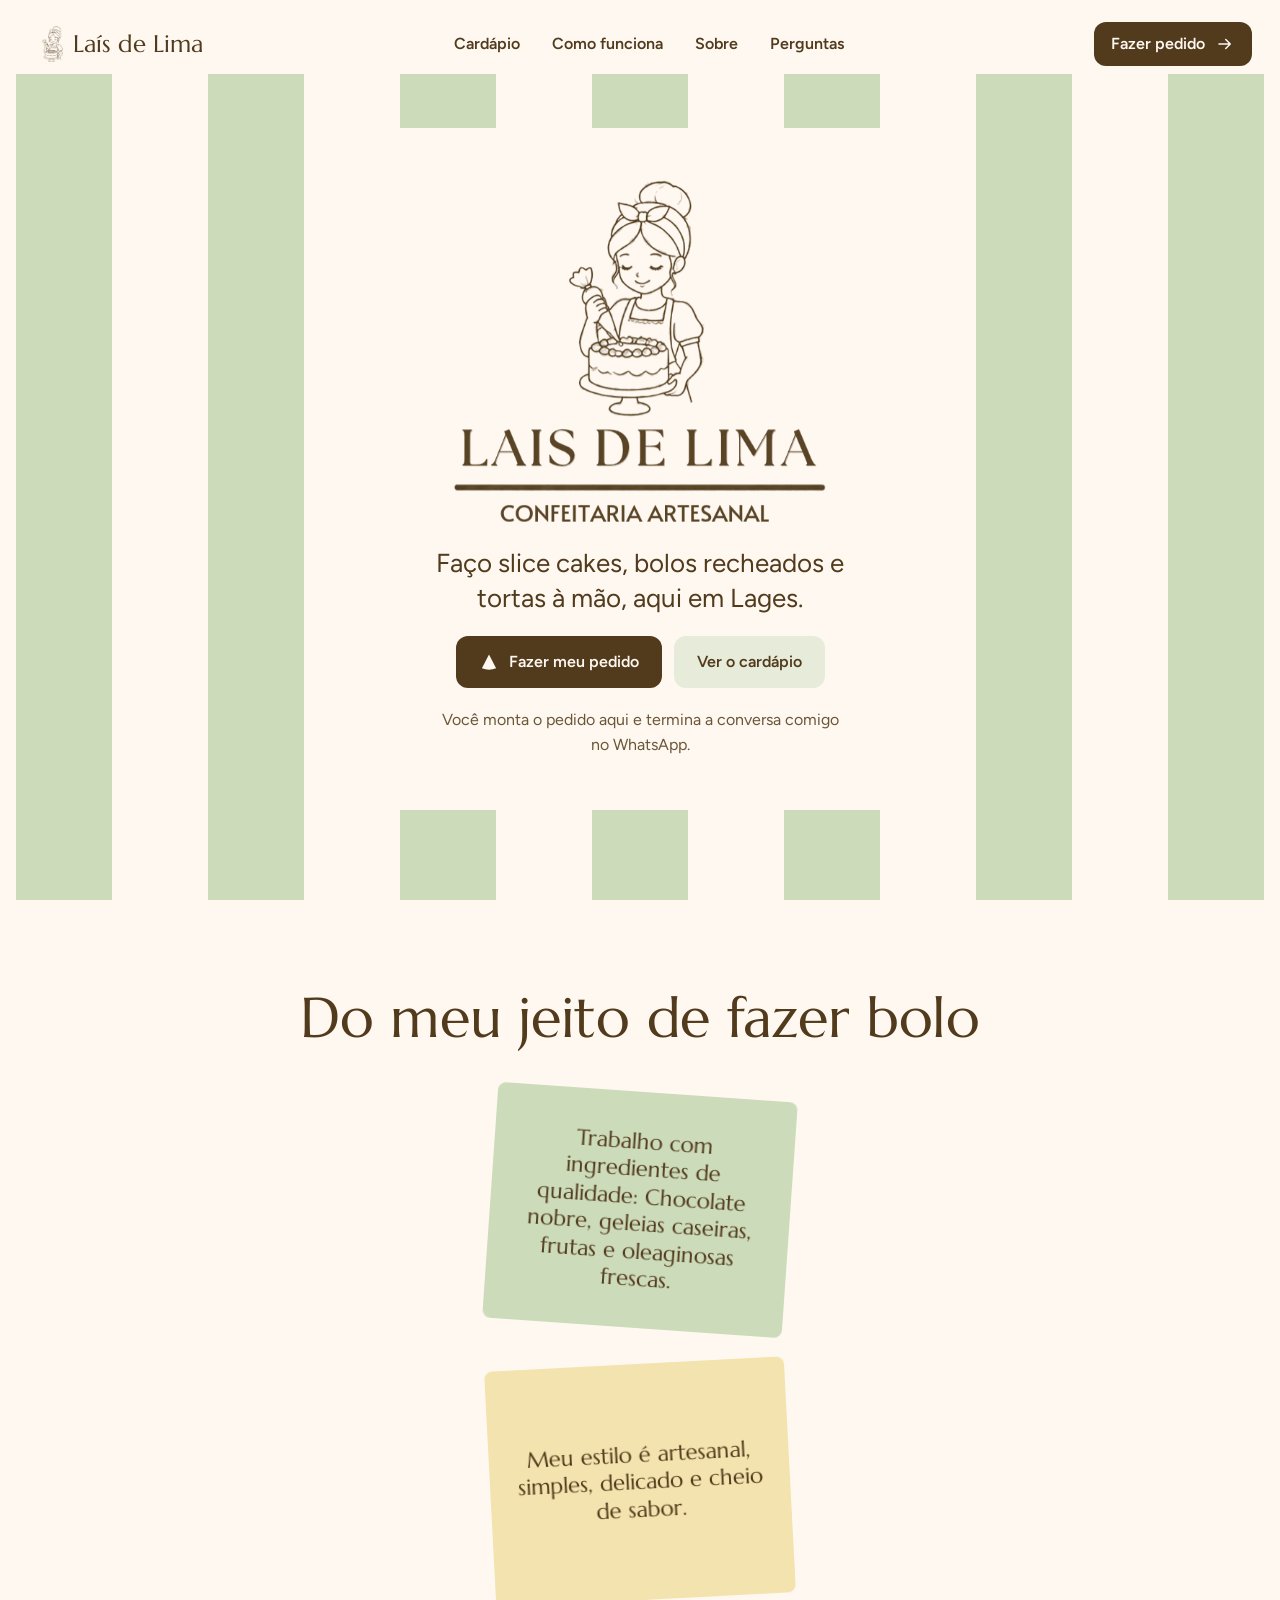
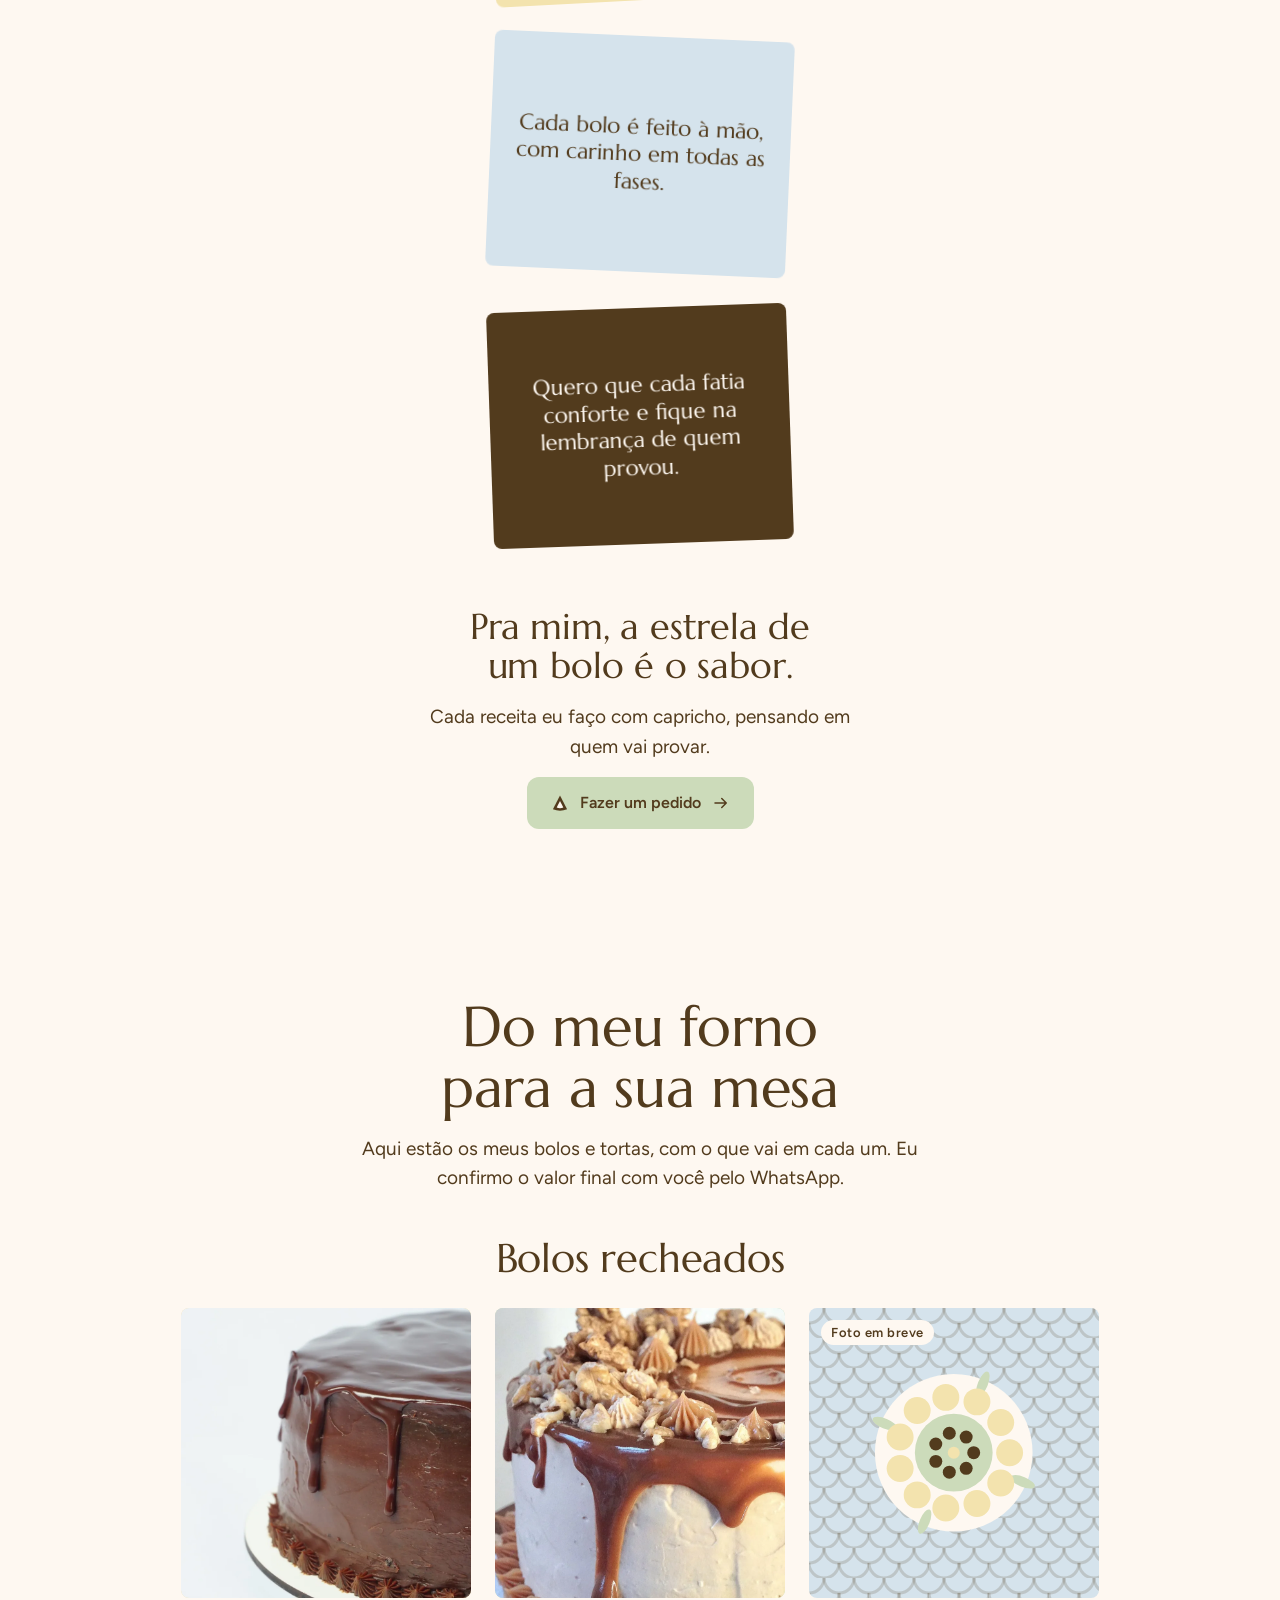
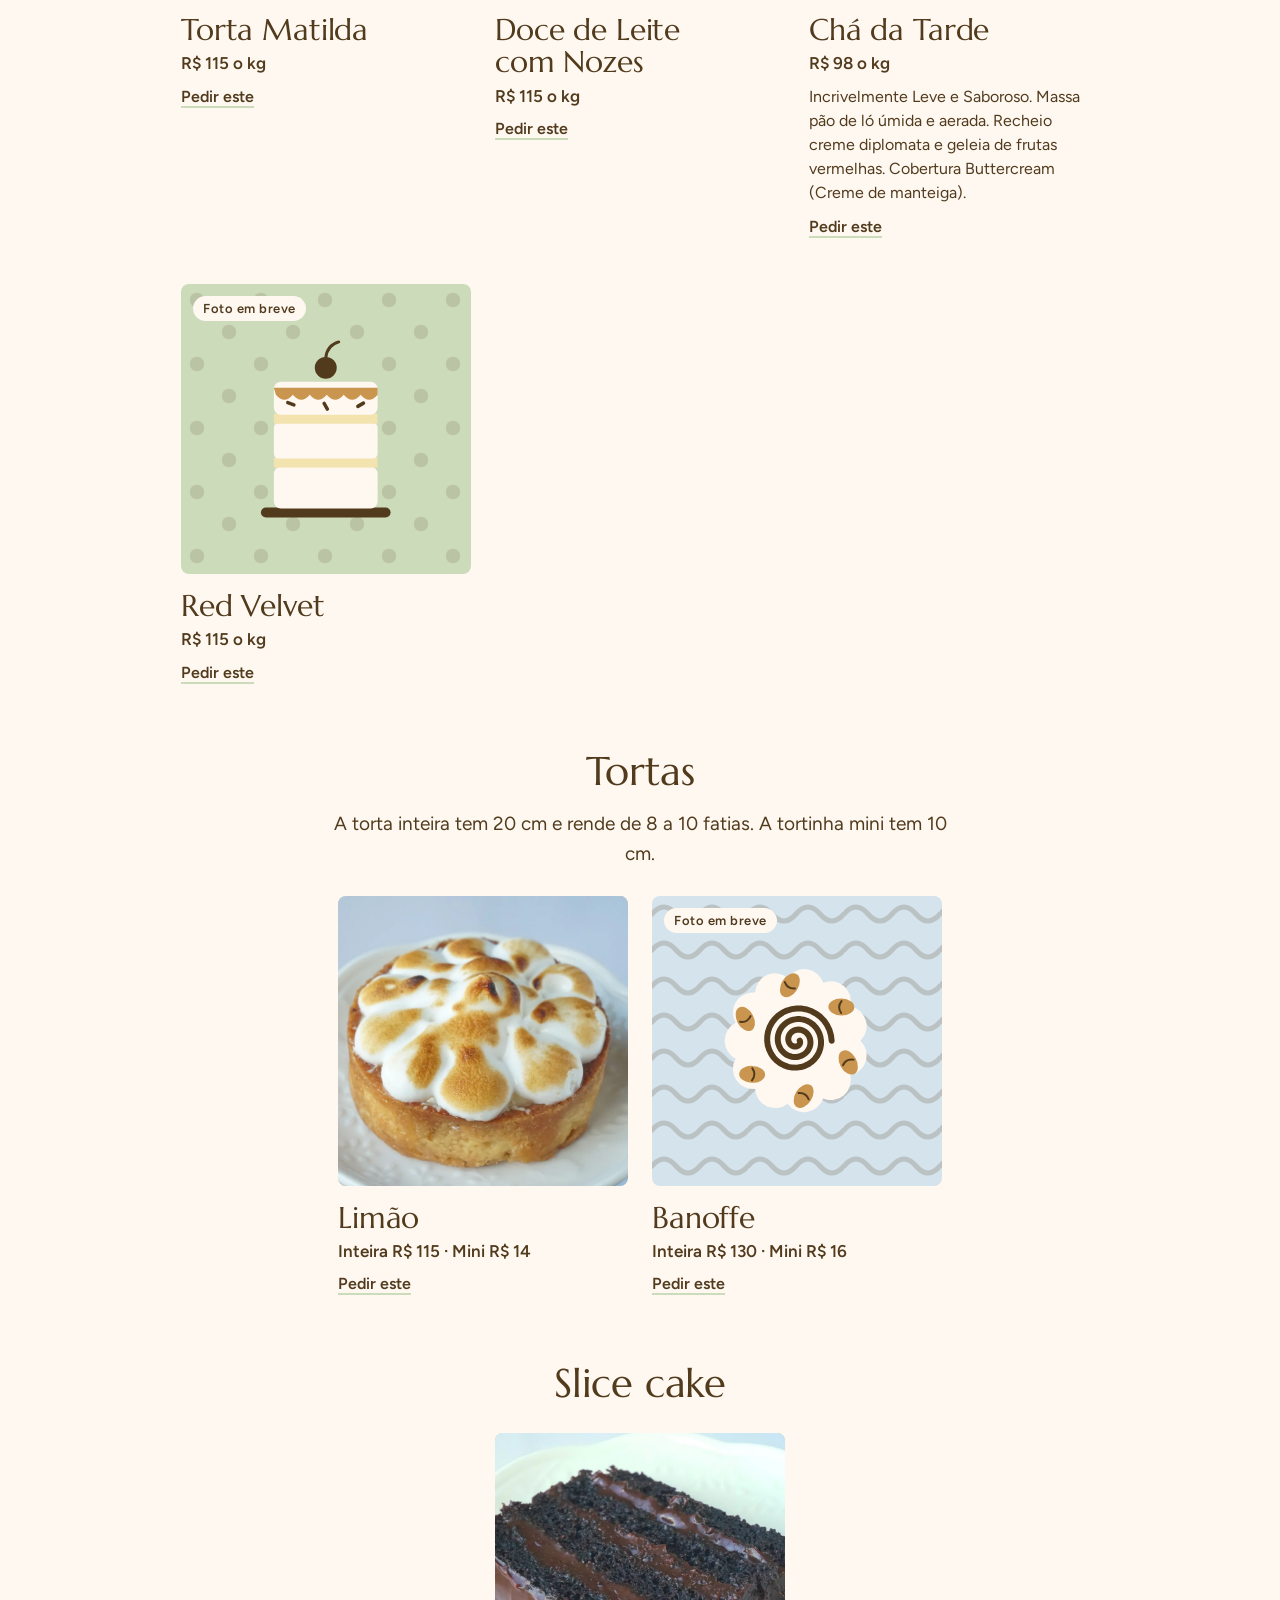
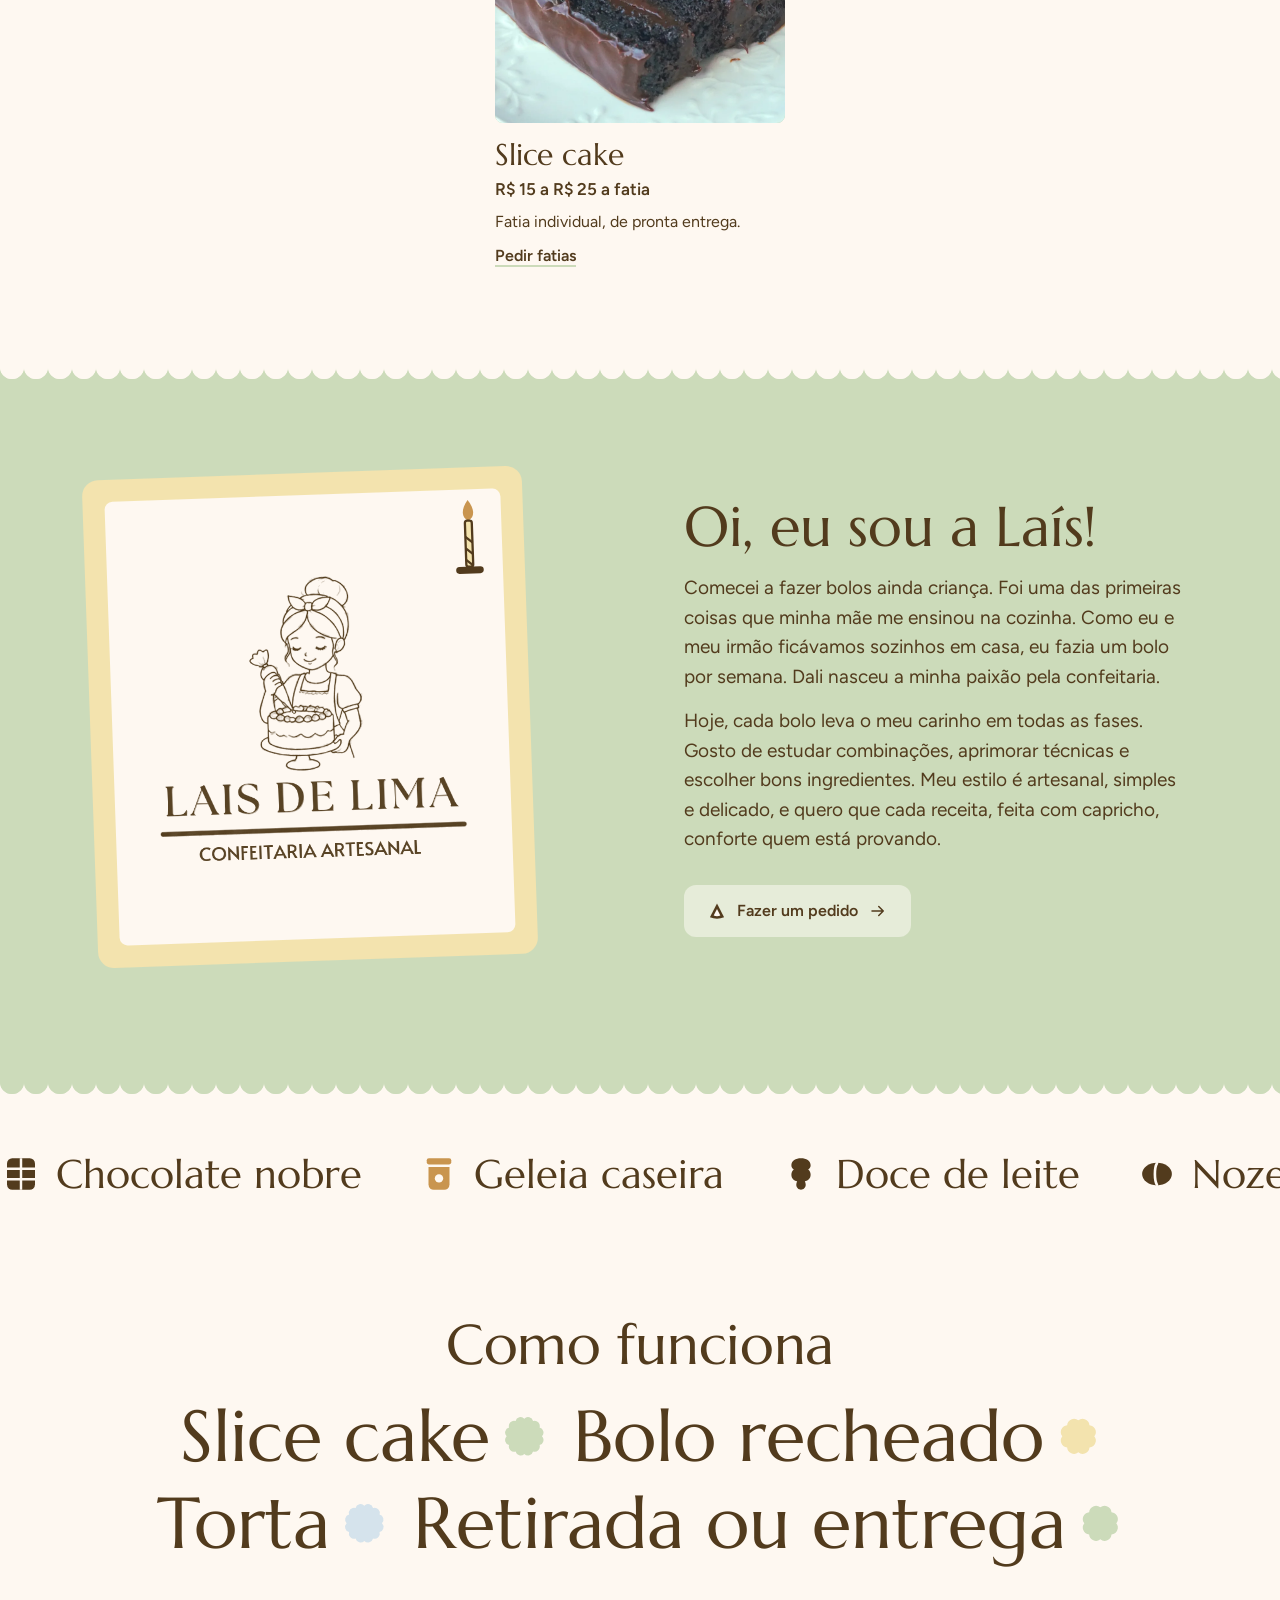
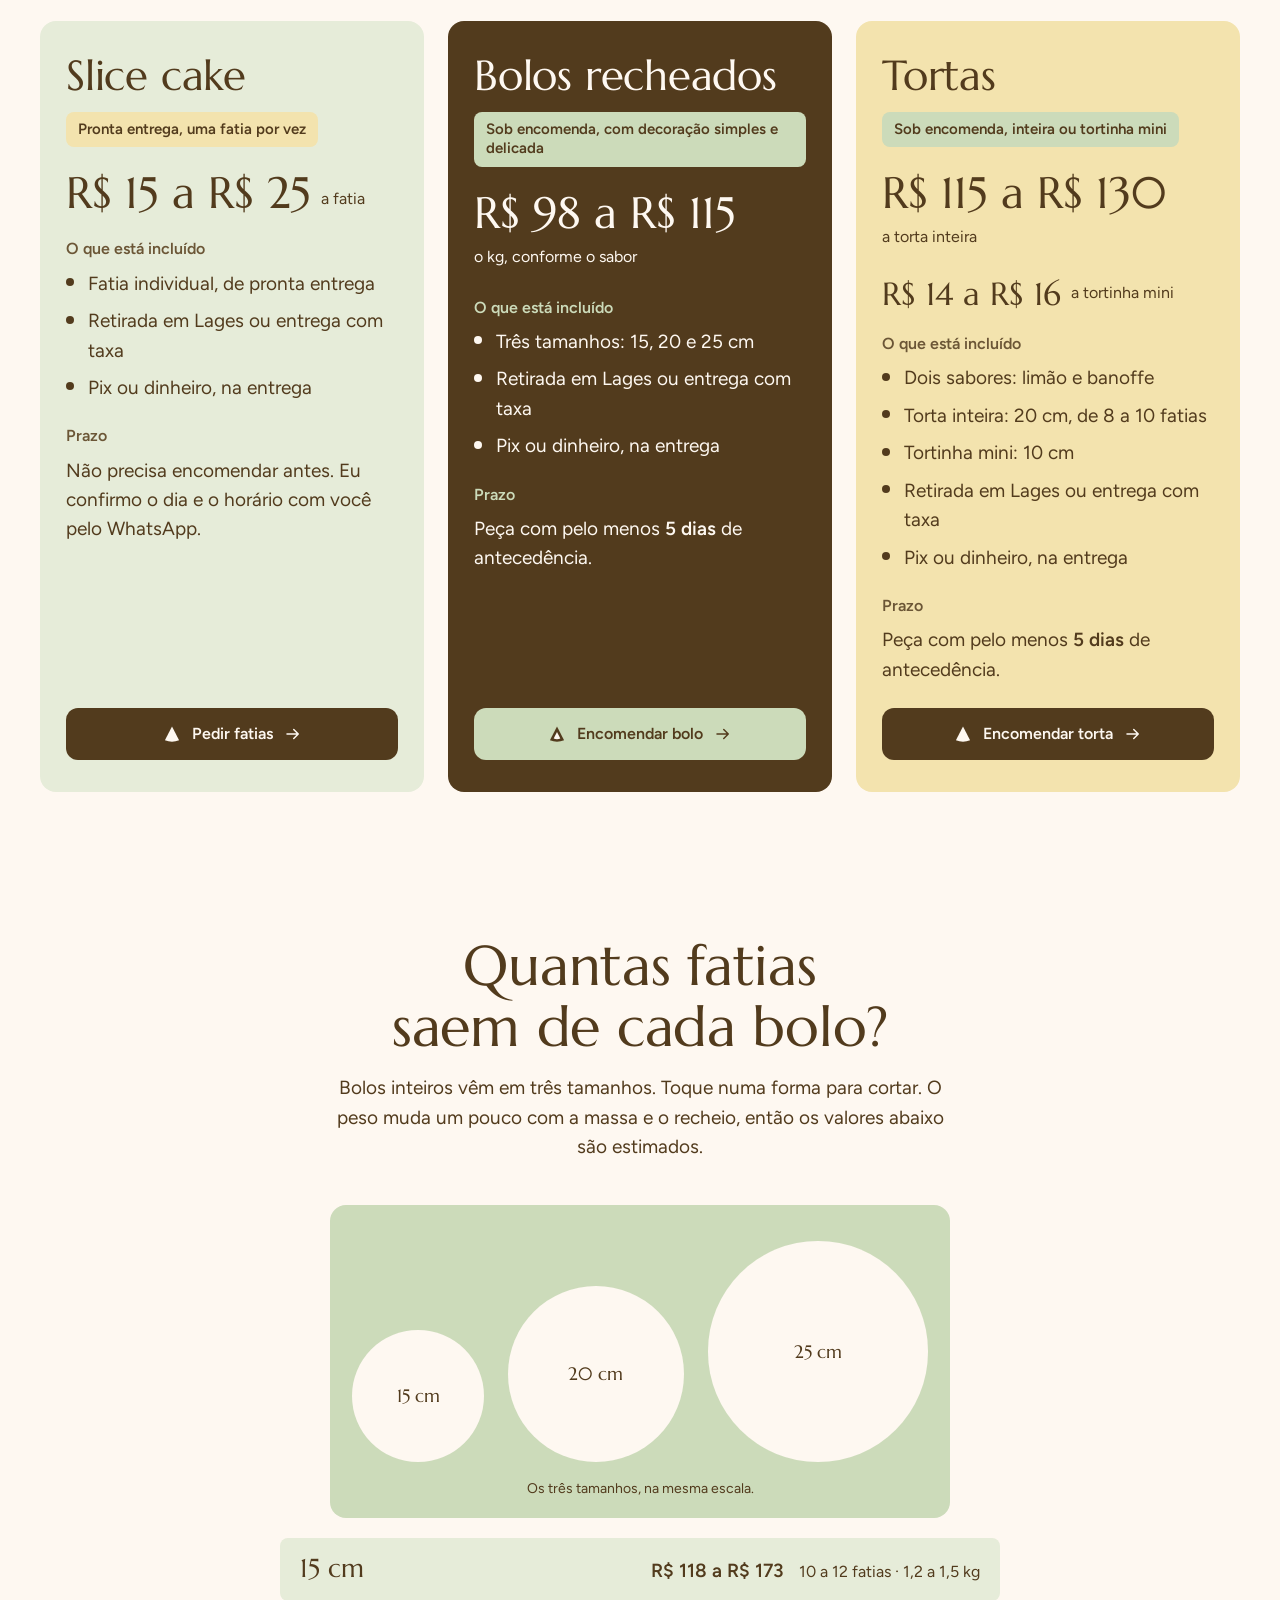
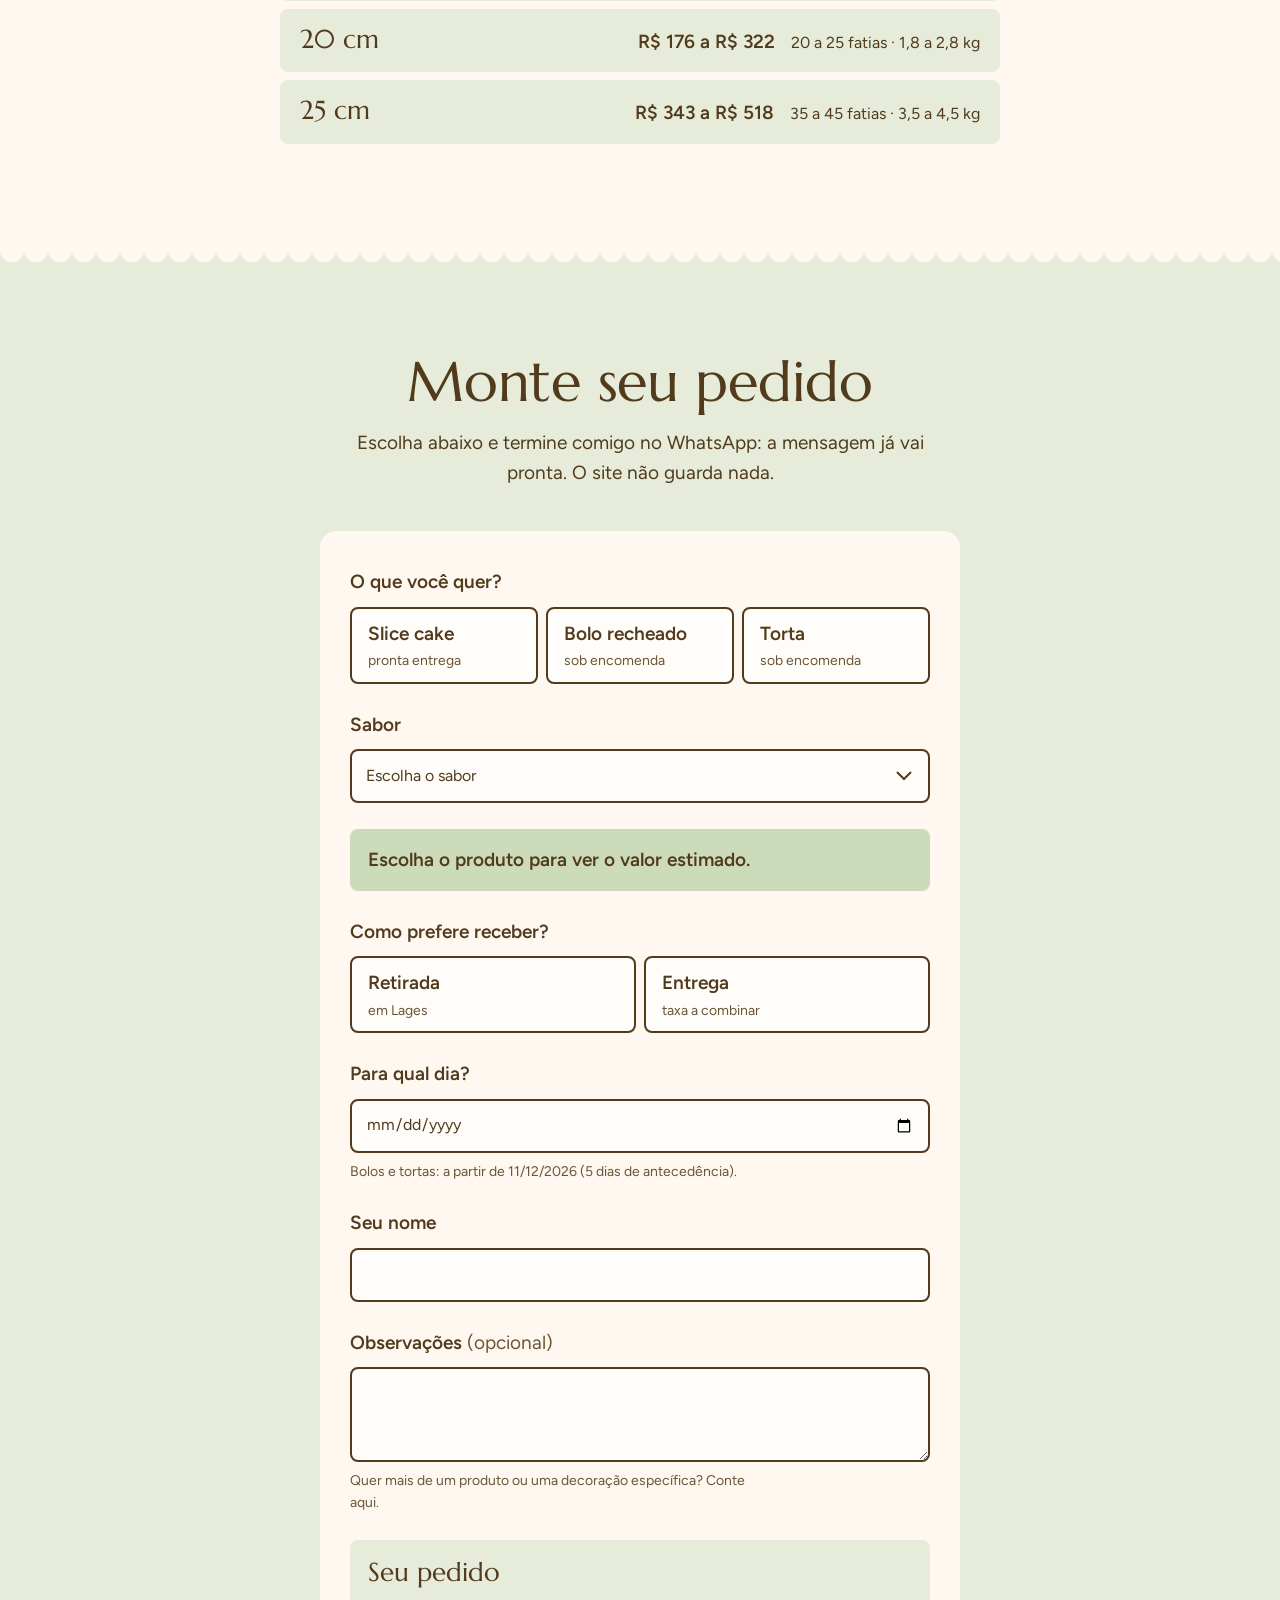
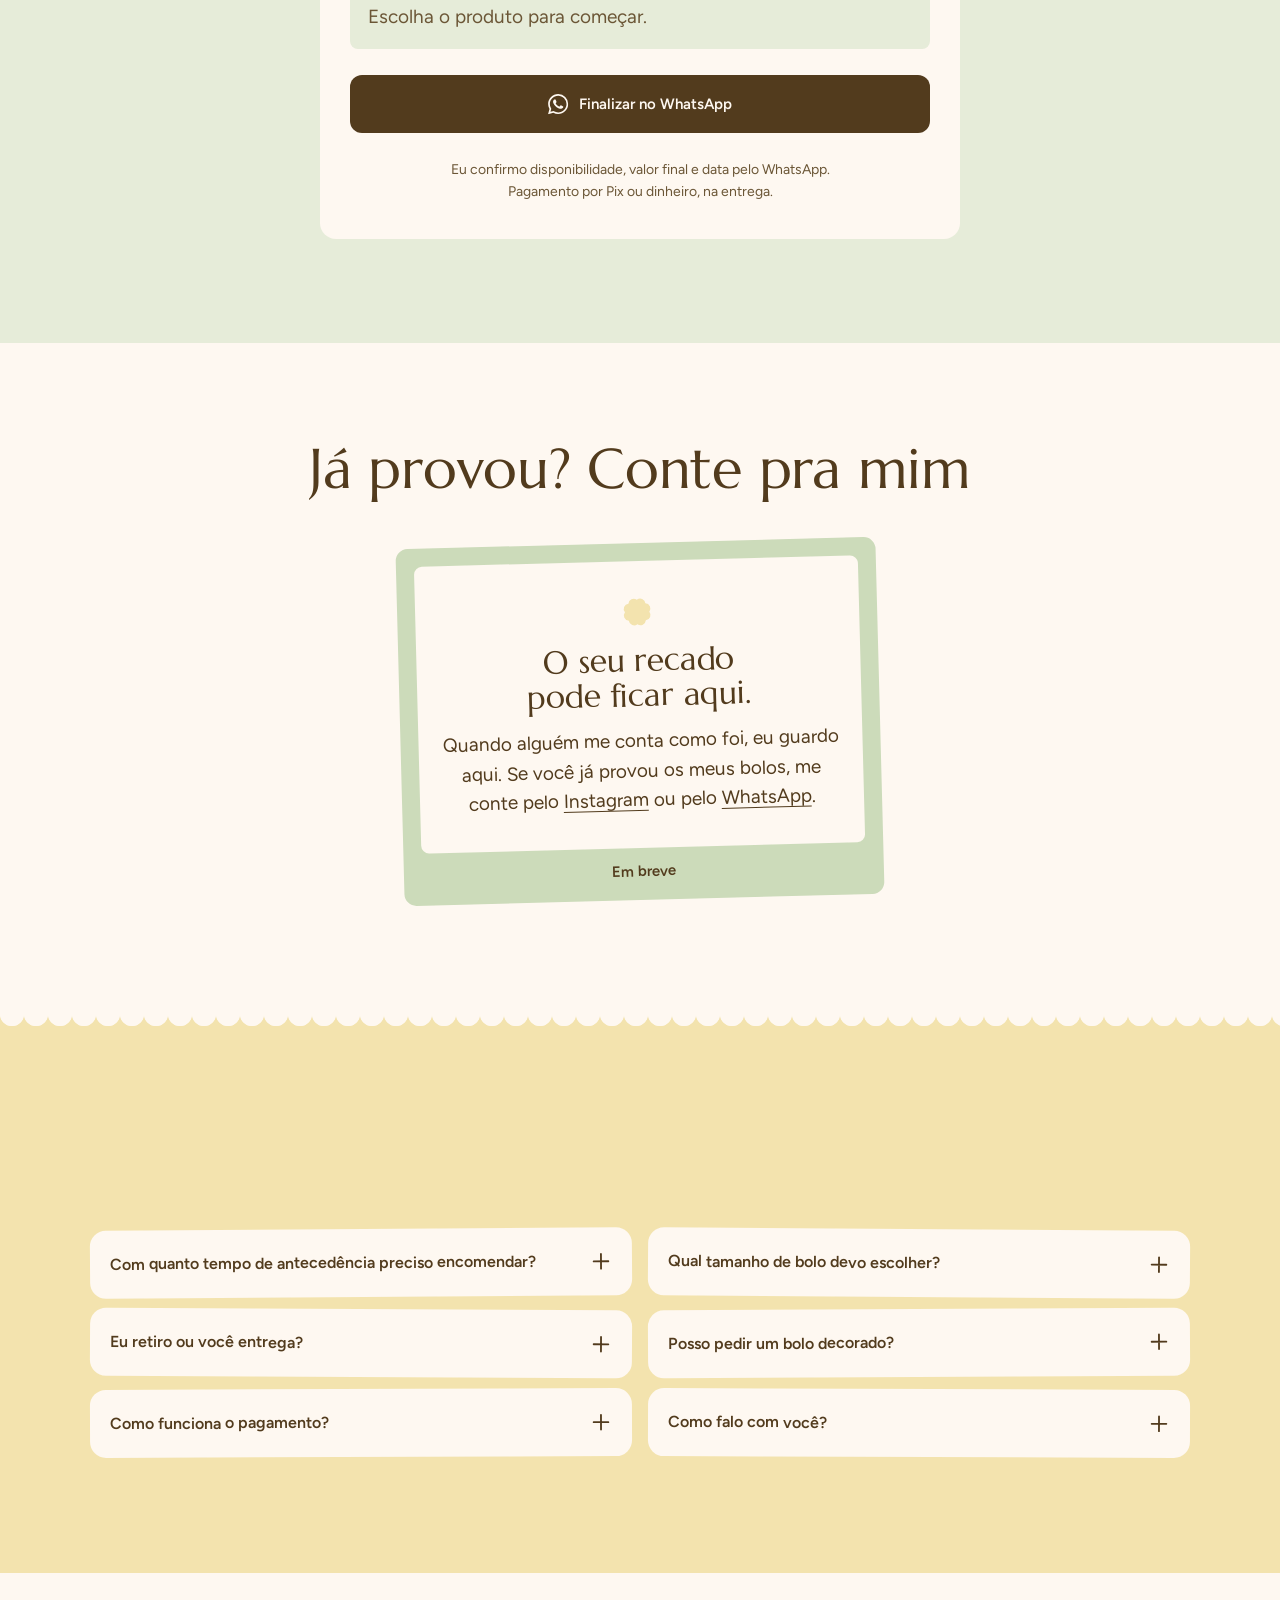
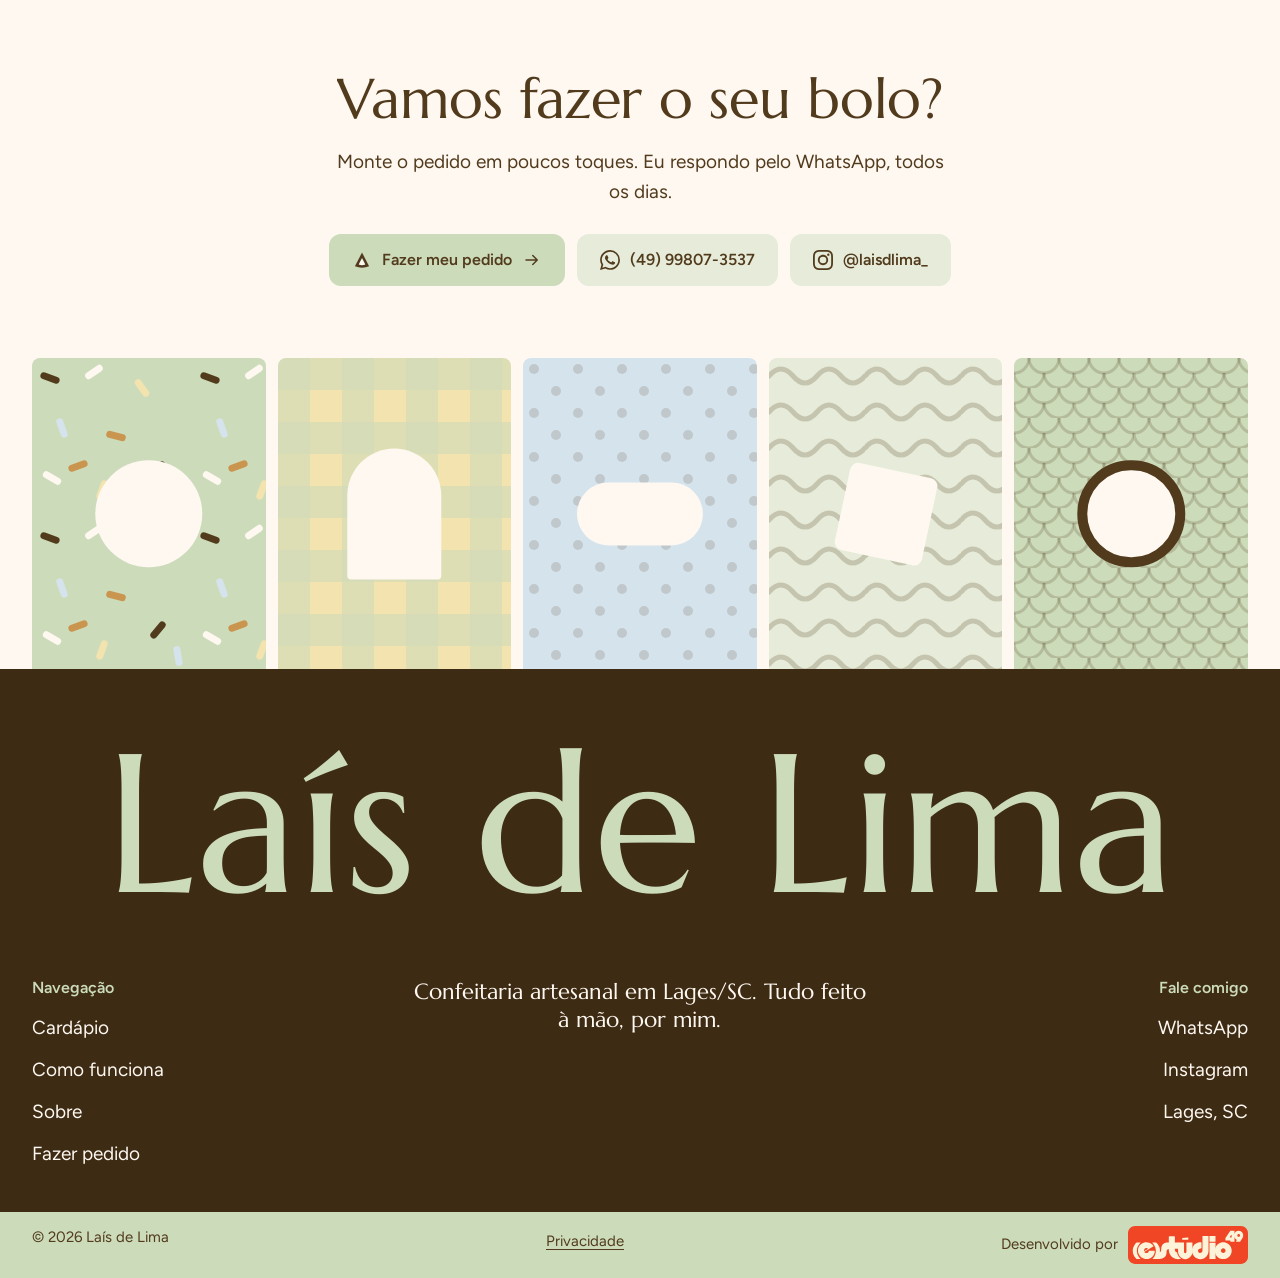
==== commit 7e6caa82: "Assinatura (e)studio49 no rodapé Co-Authored-By: Claude Sonnet 5.5 <noreply@anthropic.com> Claude-Se" ====
--- a/index.html
+++ b/index.html
@@ -455,7 +455,8 @@
   </div>
   <div class="rodape__fim">
     <p>© <span data-ano>2026</span> Laís de Lima</p>
-    <p><a href="privacidade.html">Privacidade</a> · Site feito pela (e)studio49</p>
+    <p><a href="privacidade.html">Privacidade</a></p>
+    <p class="assinatura-e49">Desenvolvido por <img src="assets/img/e49-assinatura-brasa.svg" width="120" height="38" alt="(e)studio49"></p>
   </div>
 </footer>
 
--- a/assets/css/styles.css
+++ b/assets/css/styles.css
@@ -145,9 +145,9 @@
 .grade-cards{display:grid;grid-template-columns:repeat(auto-fit,minmax(min(100%,250px),290px));justify-content:center;gap:44px 24px}
 .cprod{perspective:900px}
 .cprod__link{display:flex;flex-direction:column;gap:16px;text-decoration:none;color:inherit}
-.cprod__arte{--bg:var(--verde);--a:var(--creme);--b:var(--manteiga);--c:var(--azul);--d:var(--tinta);position:relative;aspect-ratio:4/5;display:grid;place-items:center;border-radius:8px;overflow:hidden;background:var(--bg);transform:rotateX(var(--rx,0deg)) rotateY(var(--ry,0deg));transition:transform .5s var(--mola);will-change:transform}
+.cprod__arte{--bg:var(--verde);--a:var(--creme);--b:var(--manteiga);--c:var(--azul);--d:var(--tinta);position:relative;aspect-ratio:1/1;display:grid;place-items:center;border-radius:8px;overflow:hidden;background:var(--bg);transform:rotateX(var(--rx,0deg)) rotateY(var(--ry,0deg));transition:transform .5s var(--mola);will-change:transform}
 .cprod__arte::before{content:"";position:absolute;inset:0;background-size:var(--tx,64px);opacity:.9}
-.cprod__arte svg{position:relative;width:82%;height:auto;transition:transform .9s var(--mola)}
+.cprod__arte svg{position:relative;height:86%;width:auto;transition:transform .9s var(--mola)}
 .cprod__arte img{position:absolute;inset:0;width:100%;height:100%;object-fit:cover}
 .cprod:hover .cprod__arte svg{transform:rotate(7deg) scale(1.06)}
 .arte--matilda{--bg:var(--manteiga);--a:var(--creme);--b:var(--verde);--c:var(--azul)}
@@ -358,6 +358,9 @@
 .rodape__frase{margin:0;max-width:34ch;font:400 1.375rem/1.25 var(--display)}
 .rodape__fim{display:flex;flex-wrap:wrap;justify-content:space-between;gap:6px 20px;padding:14px var(--margem);background:var(--verde);color:var(--tinta);font-size:.9375rem}
 .rodape__fim p{margin:0}
+.assinatura-e49{display:flex;align-items:center;gap:10px;font-size:.9375rem}
+.assinatura-e49 img{width:120px;height:auto;flex:none}
+.pagina .assinatura-e49{margin-top:2rem;color:var(--suave)}
 .rodape__fim a{display:inline-flex;align-items:center;min-height:32px}
 
 /* ---------- WhatsApp flutuante e aviso ---------- */
